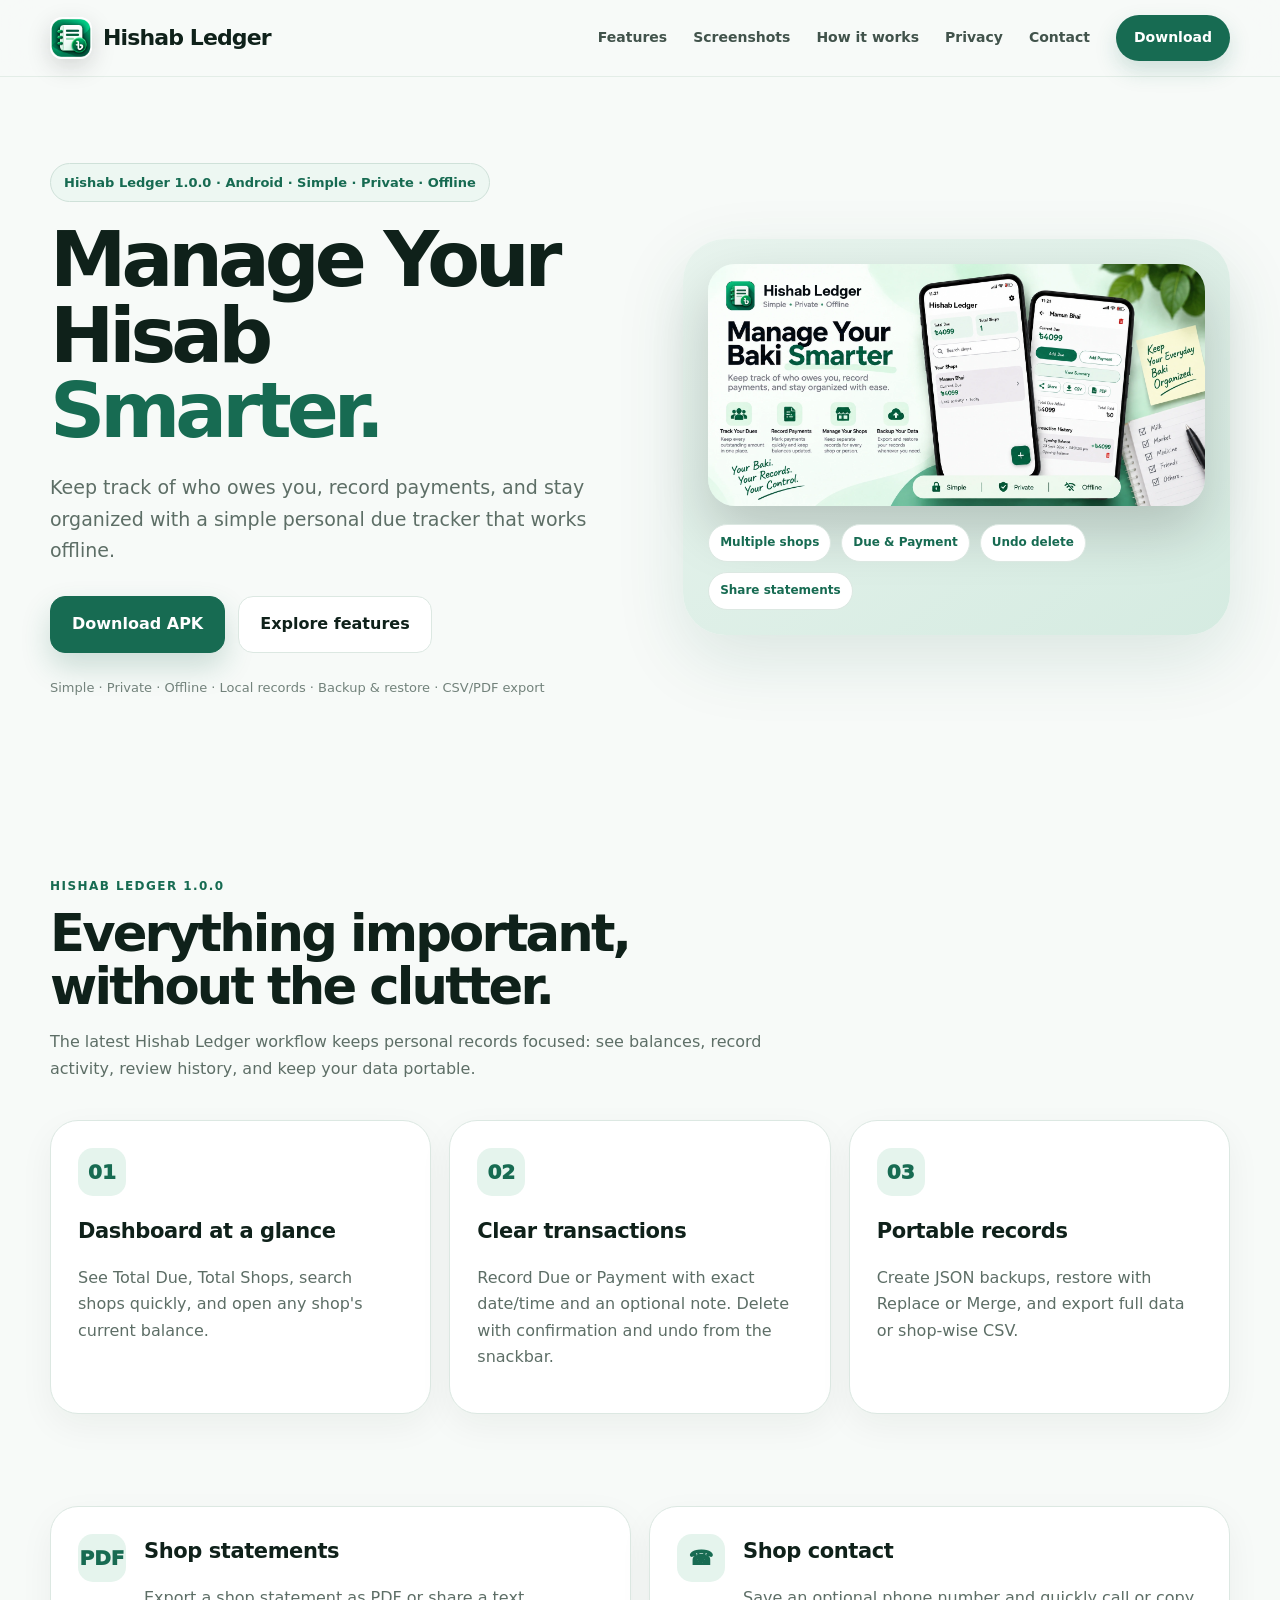
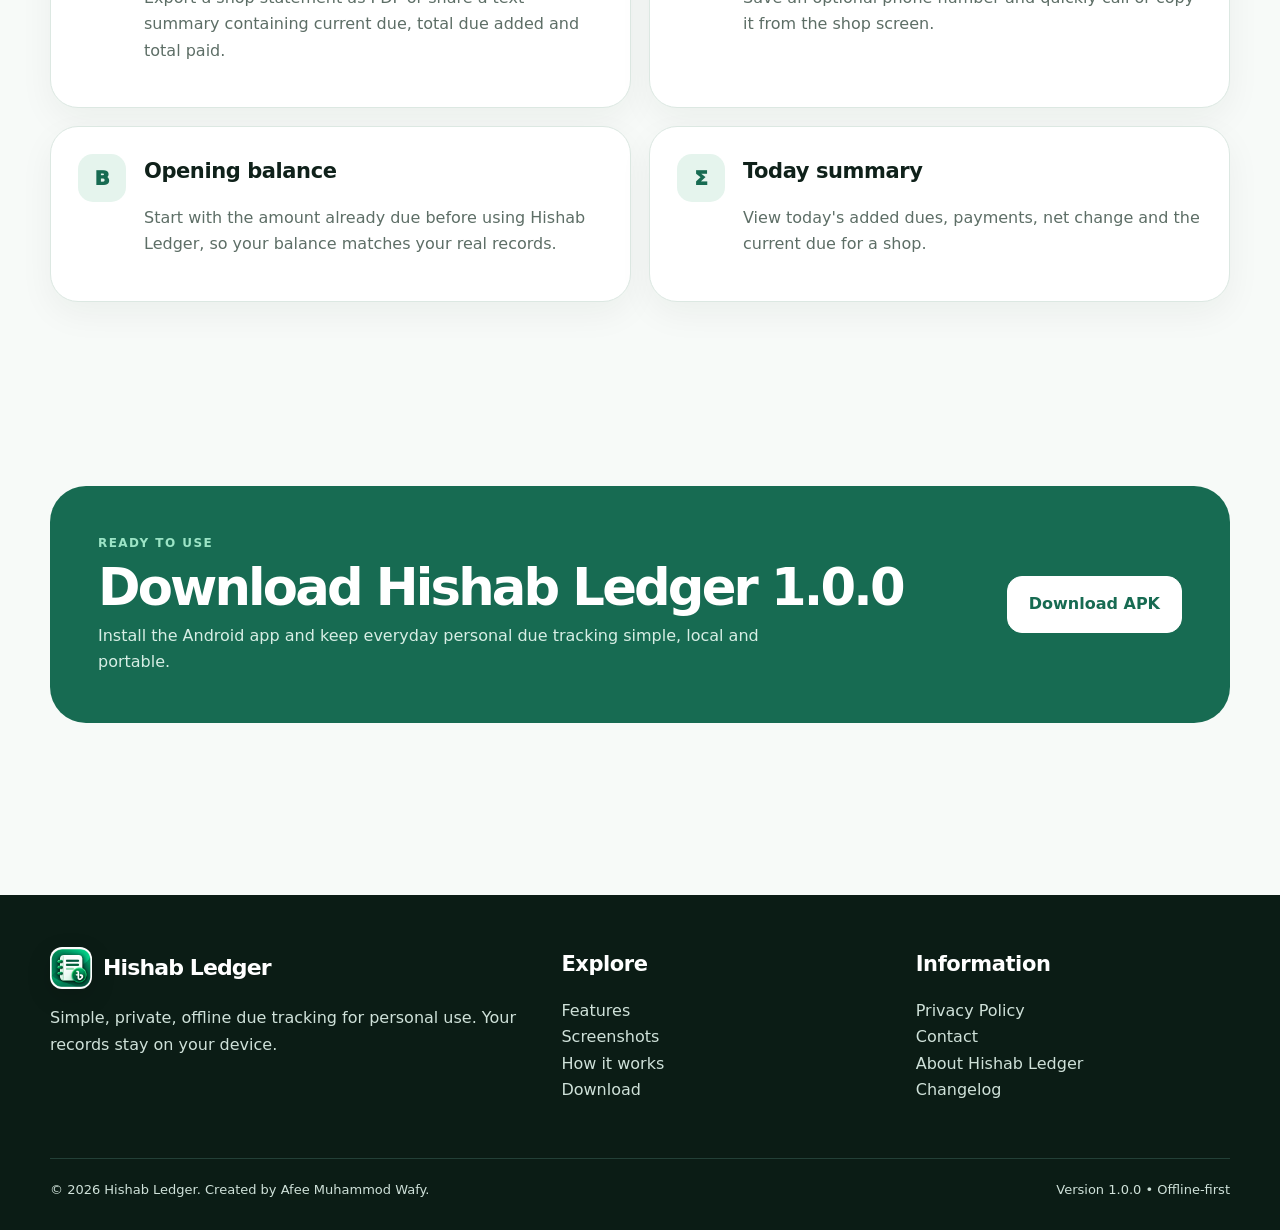
==== index.html @ e33c18ee "Add files via upload" ====
<!doctype html>
<html lang="en">
<head>
<meta charset="utf-8">
<meta name="viewport" content="width=device-width, initial-scale=1">
<title>Hishab Ledger 1.0.0 — Simple, Private, Offline Personal Hisab & Due Tracker</title>
<meta name="description" content="Hishab Ledger 1.0.0 is a simple, private, offline Android personal hisab and debt tracker. Track shop balances, dues, payments, statements and backups locally.">
<meta name="robots" content="index,follow">
<meta name="author" content="Afee Muhammod Wafy">
<link rel="canonical" href="https://hishabledger.amwafy.xyz/">
<meta property="og:type" content="website">
<meta property="og:site_name" content="Hishab Ledger">
<meta property="og:title" content="Hishab Ledger 1.0.0 — Simple, Private, Offline Personal Hisab & Due Tracker">
<meta property="og:description" content="Hishab Ledger 1.0.0 is a simple, private, offline Android personal hisab and debt tracker. Track shop balances, dues, payments, statements and backups locally.">
<meta property="og:url" content="https://hishabledger.amwafy.xyz/">
<meta property="og:image" content="https://hishabledger.amwafy.xyz/assets/feature-graphic.webp">
<meta property="og:image:width" content="1024">
<meta property="og:image:height" content="500">
<meta name="twitter:card" content="summary_large_image">
<meta name="twitter:title" content="Hishab Ledger 1.0.0 — Simple, Private, Offline Personal Hisab & Due Tracker">
<meta name="twitter:description" content="Hishab Ledger 1.0.0 is a simple, private, offline Android personal hisab and debt tracker. Track shop balances, dues, payments, statements and backups locally.">
<meta name="twitter:image" content="https://hishabledger.amwafy.xyz/assets/feature-graphic.webp">
<link rel="icon" type="image/x-icon" href="favicon.ico">
<link rel="icon" type="image/webp" sizes="48x48" href="assets/favicon-48x48.webp">
<link rel="icon" type="image/png" sizes="32x32" href="assets/favicon-32x32.png">
<link rel="icon" type="image/png" sizes="16x16" href="assets/favicon-16x16.png">
<link rel="apple-touch-icon" href="assets/apple-touch-icon.png">
<link rel="manifest" href="site.webmanifest">
<meta name="theme-color" content="#0f5942">

<link rel="preload" as="image" href="assets/hishabledger-icon.webp" fetchpriority="high">
<link rel="preload" as="image" href="assets/feature-graphic.webp" fetchpriority="high">
<link rel="stylesheet" href="styles.css">
<script type="application/ld+json">{
  "@context":"https://schema.org",
  "@type":"SoftwareApplication",
  "name":"Hishab Ledger",
  "applicationCategory":"FinanceApplication",
  "operatingSystem":"Android",
  "softwareVersion":"1.0.0",
  "description":"A simple, private, offline personal hisab and due tracker for shops and people.",
  "identifier":"com.afeemuhammodwafy.hishabledger",
  "url":"https://hishabledger.amwafy.xyz/",
  "author":{"@type":"Person","name":"Afee Muhammod Wafy"},
  "offers":{"@type":"Offer","price":"0","priceCurrency":"USD"}
}</script>
</head>
<body>
<header class="nav">
  <div class="container nav-in">
    <a class="brand" href="/" aria-label="Hishab Ledger home"><span class="logo"><img src="assets/hishabledger-icon.webp" alt="" width="42" height="42" loading="eager" decoding="async" fetchpriority="high"></span><span>Hishab Ledger</span></a>
    <button class="menu" data-menu aria-label="Open navigation" aria-expanded="false">☰</button>
    <nav class="navlinks" data-links>
      <a href="features/">Features</a>
      <a href="screenshots/">Screenshots</a>
      <a href="how-it-works/">How it works</a>
      <a href="privacy/">Privacy</a>
      <a href="contact/">Contact</a>
      <a class="nav-cta" href="download/">Download</a>
    </nav>
  </div>
</header>
<main>
<section class="hero"><div class="container hero-grid">
  <div>
    <div class="eyebrow">Hishab Ledger 1.0.0 · Android · Simple · Private · Offline</div>
    <h1>Manage Your Hisab<br><span>Smarter.</span></h1>
    <p class="lead">Keep track of who owes you, record payments, and stay organized with a simple personal due tracker that works offline.</p>
    <div class="actions"><a class="btn btn-primary" href="assets/hishabledger.apk" download="hishabledger.apk">Download APK</a><a class="btn btn-soft" href="features/">Explore features</a></div>
    <p class="note">Simple · Private · Offline · Local records · Backup & restore · CSV/PDF export</p>
  </div>
  <div class="hero-art"><img src="assets/feature-graphic.webp" alt="Hishab Ledger feature graphic showing personal due tracking, payments and records" loading="eager" decoding="async" fetchpriority="high"><div class="pill-row"><span class="pill">Multiple shops</span><span class="pill">Due & Payment</span><span class="pill">Undo delete</span><span class="pill">Share statements</span></div></div>
</div></section>
<section class="section"><div class="container"><div class="section-head"><div class="kicker">Hishab Ledger 1.0.0</div><h2>Everything important, without the clutter.</h2><p class="muted">The latest Hishab Ledger workflow keeps personal records focused: see balances, record activity, review history, and keep your data portable.</p></div>
<div class="grid-3">
<div class="card"><div class="icon">01</div><h3>Dashboard at a glance</h3><p class="muted">See Total Due, Total Shops, search shops quickly, and open any shop's current balance.</p></div>
<div class="card"><div class="icon">02</div><h3>Clear transactions</h3><p class="muted">Record Due or Payment with exact date/time and an optional note. Delete with confirmation and undo from the snackbar.</p></div>
<div class="card"><div class="icon">03</div><h3>Portable records</h3><p class="muted">Create JSON backups, restore with Replace or Merge, and export full data or shop-wise CSV.</p></div>
</div></div></section>
<section class="section" style="padding-top:0"><div class="container"><div class="feature-grid">
<div class="card feature"><div class="icon">PDF</div><div><h3>Shop statements</h3><p class="muted">Export a shop statement as PDF or share a text summary containing current due, total due added and total paid.</p></div></div>
<div class="card feature"><div class="icon">☎</div><div><h3>Shop contact</h3><p class="muted">Save an optional phone number and quickly call or copy it from the shop screen.</p></div></div>
<div class="card feature"><div class="icon">B</div><div><h3>Opening balance</h3><p class="muted">Start with the amount already due before using Hishab Ledger, so your balance matches your real records.</p></div></div>
<div class="card feature"><div class="icon">Σ</div><div><h3>Today summary</h3><p class="muted">View today's added dues, payments, net change and the current due for a shop.</p></div></div>
</div></div></section>
<section class="section"><div class="container"><div class="band"><div><div class="kicker" style="color:#9ce4c6">Ready to use</div><h2 style="margin:8px 0;color:#fff">Download Hishab Ledger 1.0.0</h2><p>Install the Android app and keep everyday personal due tracking simple, local and portable.</p></div><a class="btn" href="download/">Download APK</a></div></div></section>
</main>
<footer class="footer">
  <div class="container footer-grid">
    <div><div class="brand" style="color:#fff"><span class="logo"><img src="assets/hishabledger-icon.webp" alt="" width="42" height="42" loading="eager" decoding="async" fetchpriority="high"></span><span>Hishab Ledger</span></div><p>Simple, private, offline due tracking for personal use. Your records stay on your device.</p></div>
    <div><h3>Explore</h3><p><a href="features/">Features</a><br><a href="screenshots/">Screenshots</a><br><a href="how-it-works/">How it works</a><br><a href="download/">Download</a></p></div>
    <div><h3>Information</h3><p><a href="privacy/">Privacy Policy</a><br><a href="contact/">Contact</a><br><a href="about/">About Hishab Ledger</a><br><a href="changelog/">Changelog</a></p></div>
  </div>
  <div class="container footer-bottom"><span>© 2026 Hishab Ledger. Created by Afee Muhammod Wafy.</span><span>Version 1.0.0 • Offline-first</span></div>
</footer>
<script src="script.js"></script>
</body>
</html>
---- styles.css ----
:root{
  --bg:#f7faf8;--surface:#fff;--surface-2:#eef6f2;--ink:#0f211a;--muted:#5d6e66;
  --green:#176b52;--green-2:#0f5942;--lime:#2dd58c;--line:#dce8e2;--shadow:0 24px 70px rgba(15,89,66,.12);
  --radius:28px;--max:1180px;
}
*{box-sizing:border-box}
html{scroll-behavior:smooth}
body{margin:0;font-family:Inter,ui-sans-serif,system-ui,-apple-system,BlinkMacSystemFont,"Segoe UI",sans-serif;background:var(--bg);color:var(--ink);line-height:1.65}
a{color:inherit;text-decoration:none}
img{max-width:100%;display:block}
.container{width:min(var(--max),calc(100% - 40px));margin:auto}
.nav{position:sticky;top:0;z-index:50;background:rgba(247,250,248,.86);backdrop-filter:blur(18px);border-bottom:1px solid rgba(220,232,226,.75)}
.nav-in{height:76px;display:flex;align-items:center;justify-content:space-between;gap:24px}
.brand{display:flex;align-items:center;gap:11px;font-weight:900;font-size:22px;letter-spacing:-.04em}
.logo{width:42px;height:42px;border-radius:12px;display:grid;place-items:center;overflow:hidden;box-shadow:0 8px 24px rgba(0,0,0,.15)}
.logo img{width:42px;height:42px;display:block;object-fit:cover}
.navlinks{display:flex;align-items:center;gap:26px;font-size:14px;font-weight:700;color:#41534b}
.navlinks a:hover{color:var(--green)}
.nav-cta{background:var(--green);color:#fff!important;padding:11px 18px;border-radius:999px;box-shadow:0 10px 22px rgba(23,107,82,.18)}
.menu{display:none;border:0;background:none;font-size:28px}
.hero{padding:86px 0 74px;overflow:hidden}
.hero-grid{display:grid;grid-template-columns:1.02fr .98fr;align-items:center;gap:64px}
.eyebrow{display:inline-flex;gap:8px;align-items:center;padding:8px 13px;border:1px solid #cfe1d9;background:#edf7f2;color:var(--green);border-radius:999px;font-weight:800;font-size:13px}
h1{font-size:clamp(46px,6vw,78px);line-height:.98;letter-spacing:-.065em;margin:20px 0 24px}
h1 span{color:var(--green)}
.lead{font-size:19px;color:var(--muted);max-width:650px}
.actions{display:flex;flex-wrap:wrap;gap:13px;margin:30px 0 24px}
.btn{display:inline-flex;align-items:center;justify-content:center;gap:9px;padding:14px 21px;border-radius:15px;font-weight:850;border:1px solid var(--line);transition:.2s}
.btn-primary{background:var(--green);color:#fff;border-color:var(--green);box-shadow:0 14px 30px rgba(23,107,82,.2)}
.btn-primary:hover{transform:translateY(-2px);background:var(--green-2)}
.btn-soft{background:#fff}
.note{font-size:13px;color:#72827b}
.hero-art{position:relative;background:linear-gradient(145deg,#e8f4ee,#d5ebe1);border-radius:42px;padding:25px;box-shadow:var(--shadow)}
.hero-art img{border-radius:27px;box-shadow:0 25px 55px rgba(0,0,0,.18)}
.pill-row{display:flex;gap:10px;flex-wrap:wrap;margin-top:18px}
.pill{padding:8px 11px;background:#fff;border:1px solid var(--line);border-radius:999px;font-size:12px;font-weight:800;color:var(--green)}
.section{padding:92px 0}
.section-head{max-width:730px;margin-bottom:38px}
.kicker{color:var(--green);font-weight:900;text-transform:uppercase;letter-spacing:.12em;font-size:12px}
h2{font-size:clamp(34px,4vw,52px);line-height:1.04;letter-spacing:-.055em;margin:10px 0 15px}
h3{margin:0 0 9px;font-size:21px;letter-spacing:-.02em}
.muted{color:var(--muted)}
.grid-3{display:grid;grid-template-columns:repeat(3,1fr);gap:18px}
.card{background:var(--surface);border:1px solid var(--line);border-radius:var(--radius);padding:27px;box-shadow:0 12px 35px rgba(15,33,26,.05)}
.icon{width:48px;height:48px;border-radius:15px;background:#e5f4ed;color:var(--green);display:grid;place-items:center;font-weight:950;font-size:20px;margin-bottom:18px}
.feature-grid{display:grid;grid-template-columns:repeat(2,1fr);gap:18px}
.feature{display:grid;grid-template-columns:auto 1fr;gap:18px;align-items:start}
.screens{display:grid;grid-template-columns:repeat(4,1fr);gap:16px}
.screen-card{background:#fff;border:1px solid var(--line);border-radius:26px;padding:10px;box-shadow:0 12px 35px rgba(15,33,26,.06)}
.screen-card img{border-radius:19px;width:100%;height:auto;display:block;object-fit:contain;object-position:top}
.screen-card figcaption{padding:13px 8px 7px;font-weight:800;font-size:14px}
.band{background:var(--green);color:#fff;border-radius:36px;padding:48px;display:flex;justify-content:space-between;gap:30px;align-items:center}
.band p{color:#d7eee5;max-width:680px;margin:0}
.band .btn{background:#fff;color:var(--green);border-color:#fff}
.steps{counter-reset:step;display:grid;grid-template-columns:repeat(3,1fr);gap:18px}
.step:before{counter-increment:step;content:counter(step);display:grid;place-items:center;width:38px;height:38px;border-radius:50%;background:var(--green);color:#fff;font-weight:900;margin-bottom:18px}
.prose{max-width:850px}.prose h2{font-size:32px;margin-top:42px}.prose p,.prose li{color:#52645c}
.table{width:100%;border-collapse:collapse;background:#fff;border:1px solid var(--line);border-radius:18px;overflow:hidden}
.table th,.table td{text-align:left;padding:15px 17px;border-bottom:1px solid var(--line)}
.table th{background:#eef6f2;color:var(--green)}
.footer{margin-top:80px;background:#0b1c15;color:#cfe1d9;padding:52px 0 30px}
.footer-grid{display:grid;grid-template-columns:1.5fr 1fr 1fr;gap:40px}
.footer h3{color:#fff}.footer a{color:#cfe1d9}.footer a:hover{color:#fff}
.footer-bottom{border-top:1px solid #234037;margin-top:38px;padding-top:20px;font-size:13px;display:flex;justify-content:space-between;gap:20px}
.page-hero{padding:70px 0 45px;background:linear-gradient(180deg,#eaf5f0,transparent)}
.faq{display:grid;gap:12px;max-width:850px}.faq details{background:#fff;border:1px solid var(--line);border-radius:18px;padding:17px 20px}.faq summary{font-weight:850;cursor:pointer}
.badge{display:inline-block;padding:5px 9px;border-radius:8px;background:#eaf6f0;color:var(--green);font-size:11px;font-weight:900}
@media(max-width:900px){
 .navlinks{display:none}.menu{display:block}.hero{padding:58px 0}.hero-grid{grid-template-columns:1fr;gap:38px}
 .grid-3,.steps{grid-template-columns:1fr}.feature-grid{grid-template-columns:1fr}.screens{grid-template-columns:repeat(2,1fr)}
 .footer-grid{grid-template-columns:1fr 1fr}.band{flex-direction:column;align-items:flex-start}
}
@media(max-width:560px){
 .container{width:min(var(--max),calc(100% - 24px))}.nav-in{height:68px}.hero{padding:43px 0 50px}h1{font-size:48px}.lead{font-size:17px}
 .section{padding:62px 0}.card{padding:22px;border-radius:22px}.screens{gap:10px}.screen-card{border-radius:20px;padding:7px}
 .screen-card figcaption{font-size:12px;padding:9px 5px 4px}.band{padding:30px 24px;border-radius:26px}.footer-grid{grid-template-columns:1fr}.footer-bottom{flex-direction:column}
}


/* Contact form */
.contact-grid{display:grid;grid-template-columns:.9fr 1.1fr;gap:22px;align-items:start}
.contact-card{height:100%;padding:34px}.contact-card h2{font-size:clamp(34px,4vw,50px);margin-top:16px}.contact-points{display:grid;gap:16px;margin-top:28px}.contact-points div{padding:16px 0;border-top:1px solid var(--line);display:grid;gap:4px}.contact-points strong{font-size:16px}.contact-points span{color:var(--muted);font-size:14px}.form-card{padding:30px}.form-card form{display:grid;gap:9px}.form-card label{font-size:13px;font-weight:850;margin-top:7px}.form-card input,.form-card select,.form-card textarea{width:100%;border:1px solid #cfded7;background:#fbfdfc;color:var(--ink);border-radius:14px;padding:14px 15px;font:inherit;outline:none;transition:border-color .2s,box-shadow .2s}.form-card textarea{resize:vertical;min-height:150px}.form-card input:focus,.form-card select:focus,.form-card textarea:focus{border-color:var(--green);box-shadow:0 0 0 4px rgba(23,107,82,.10)}.form-submit{margin-top:8px;width:100%;cursor:pointer;font:inherit}.form-note{font-size:12px;color:#71817a;margin:4px 0 0}.form-success{background:#e7f6ee;color:#126044;border:1px solid #bfe4d1;border-radius:14px;padding:13px 15px;margin-bottom:18px;font-weight:750}.navlinks.open{display:flex;position:absolute;top:68px;left:12px;right:12px;flex-direction:column;align-items:stretch;gap:4px;padding:12px;background:rgba(255,255,255,.97);backdrop-filter:blur(18px);border:1px solid var(--line);border-radius:20px;box-shadow:0 20px 50px rgba(15,33,26,.14)}.navlinks.open a{padding:12px 14px;border-radius:12px}.navlinks.open .nav-cta{text-align:center}
@media(max-width:900px){.contact-grid{grid-template-columns:1fr}}
@media(max-width:560px){.contact-card,.form-card{padding:22px}.contact-grid{gap:14px}}

/* Hishab Ledger 1.0.0 additions */
code{font-family:ui-monospace,SFMono-Regular,Menlo,Monaco,Consolas,"Liberation Mono",monospace;font-size:.9em;background:#eef6f2;padding:.12em .38em;border-radius:7px;color:var(--green-2)}
.formula{font-size:clamp(20px,3vw,30px);font-weight:900;color:var(--green);text-align:center;letter-spacing:-.02em}
.prose ul{padding-left:1.25rem}.prose li{margin:.55rem 0}
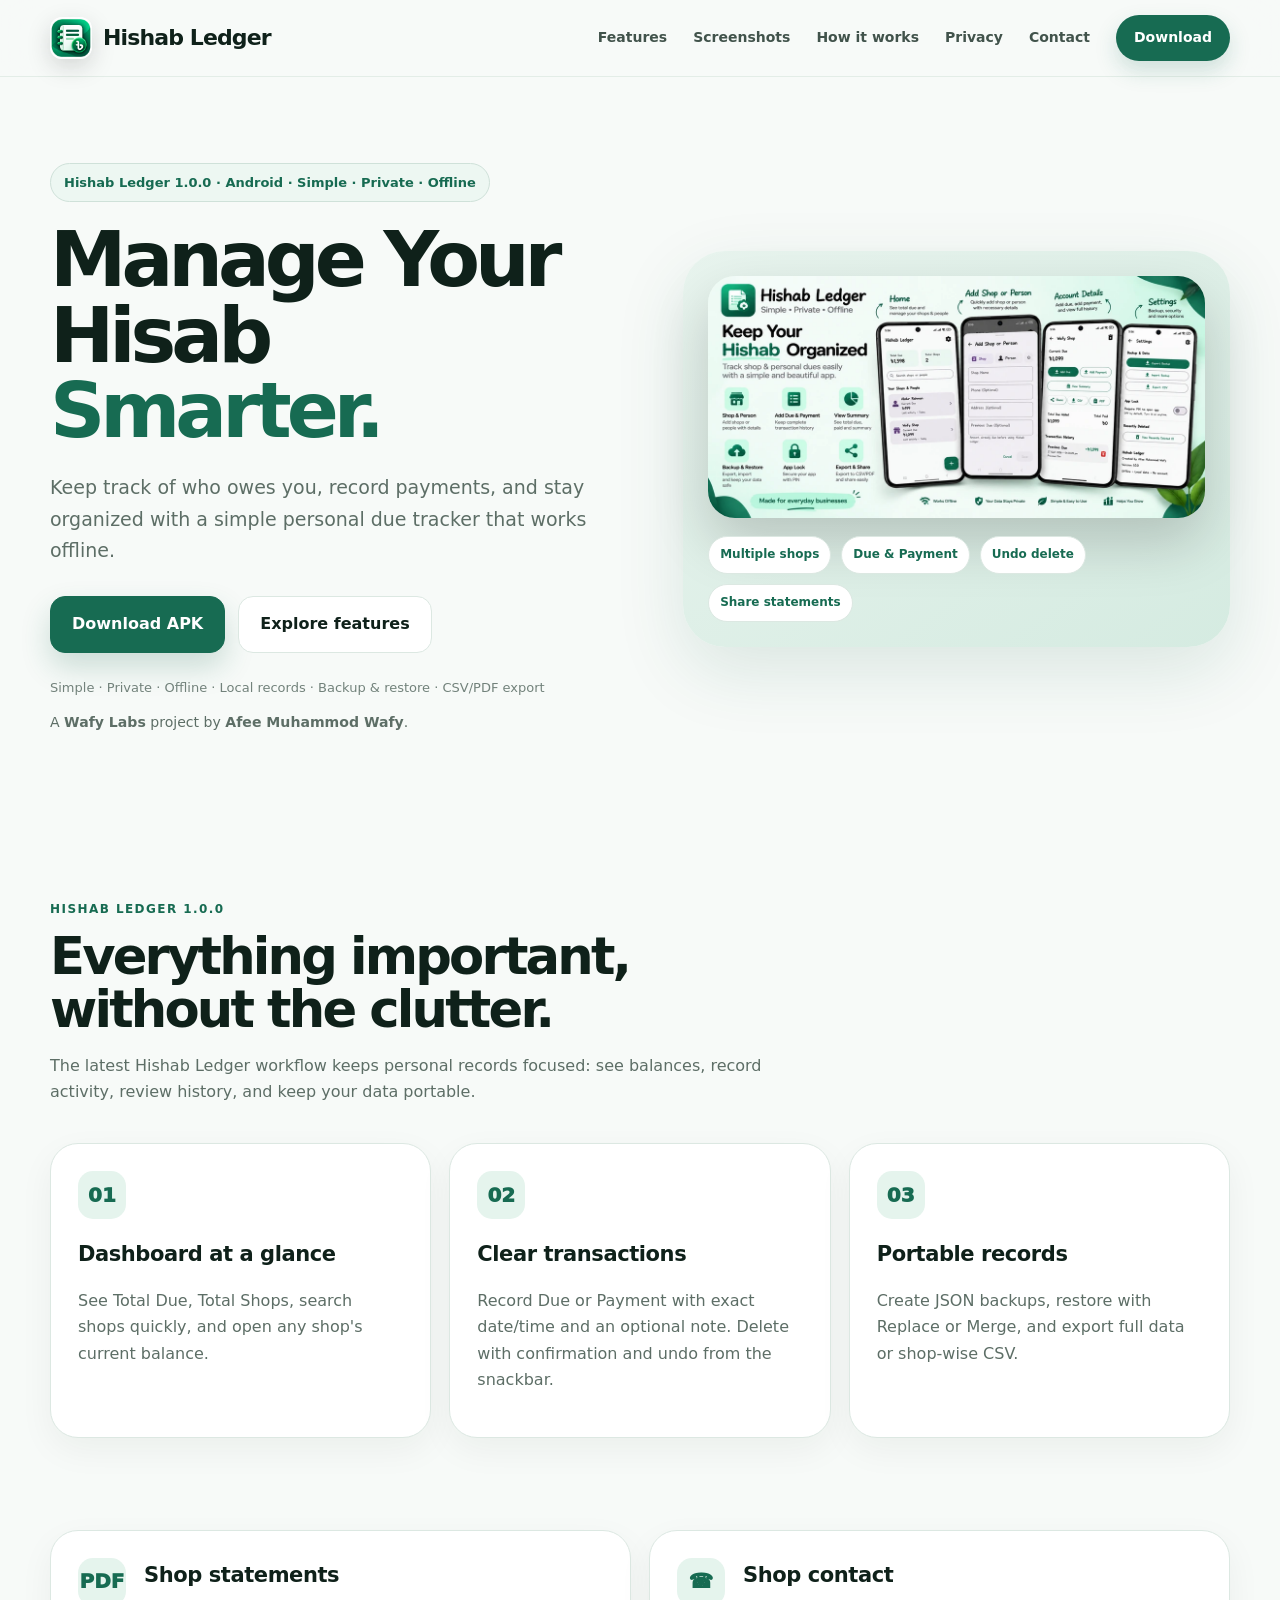
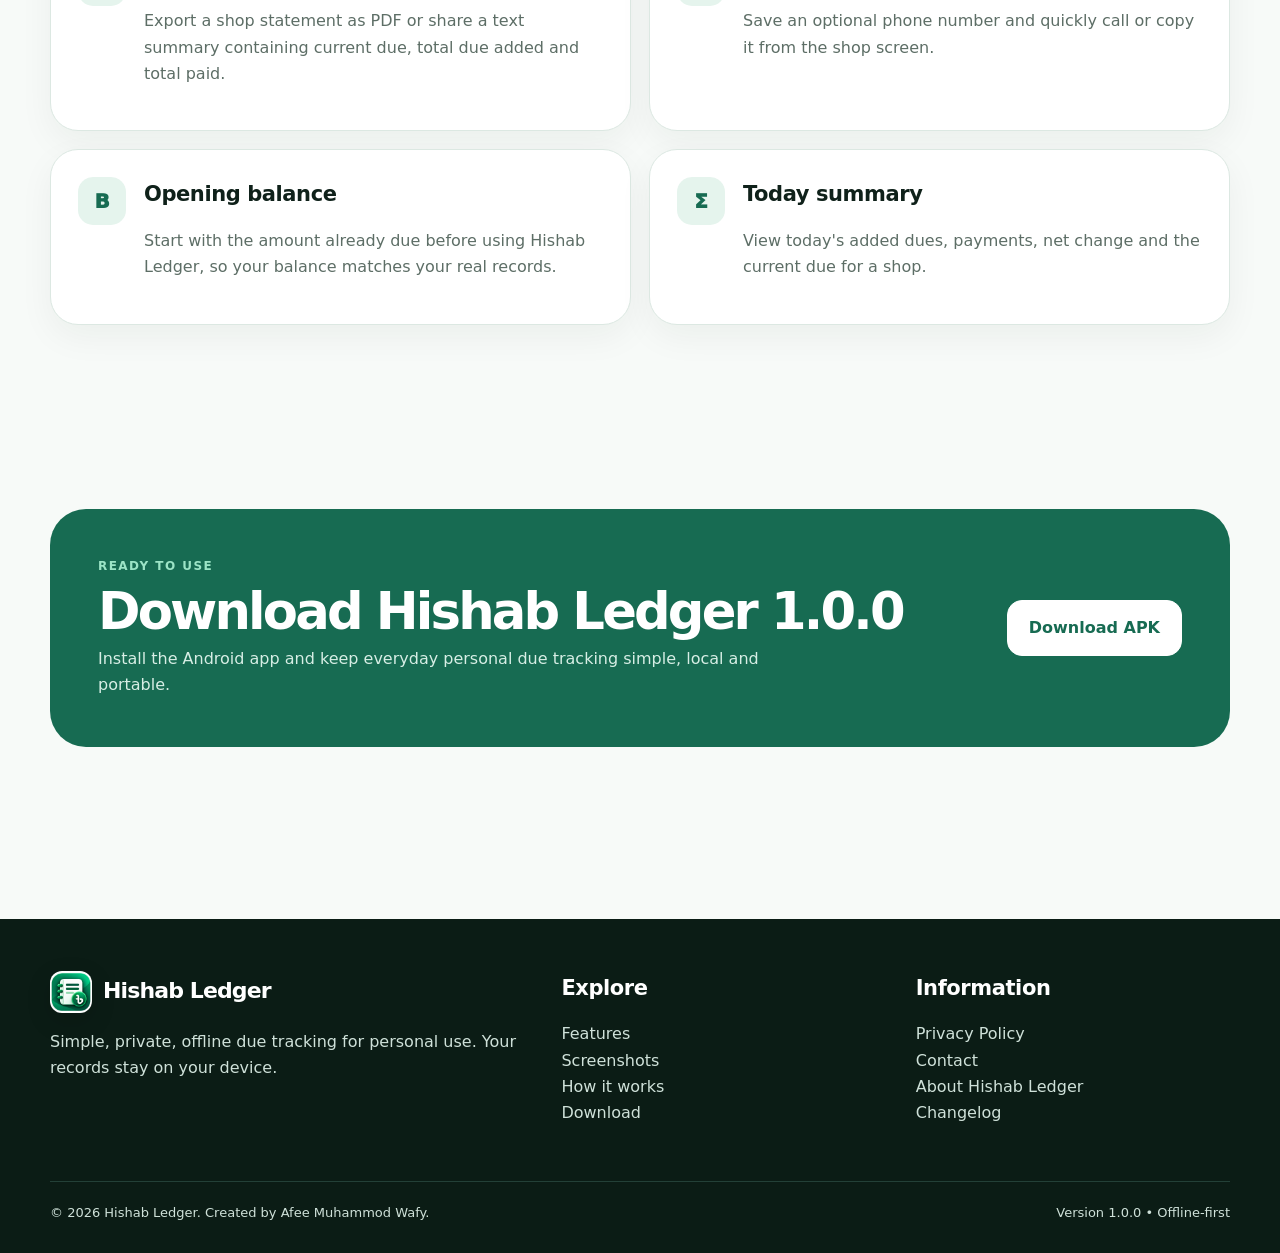
==== commit fd0325ff: "Add files via upload" ====
--- a/index.html
+++ b/index.html
@@ -33,16 +33,36 @@
 <link rel="stylesheet" href="styles.css">
 <script type="application/ld+json">{
   "@context":"https://schema.org",
-  "@type":"SoftwareApplication",
-  "name":"Hishab Ledger",
-  "applicationCategory":"FinanceApplication",
-  "operatingSystem":"Android",
-  "softwareVersion":"1.0.0",
-  "description":"A simple, private, offline personal hisab and due tracker for shops and people.",
-  "identifier":"com.afeemuhammodwafy.hishabledger",
-  "url":"https://hishabledger.amwafy.xyz/",
-  "author":{"@type":"Person","name":"Afee Muhammod Wafy"},
-  "offers":{"@type":"Offer","price":"0","priceCurrency":"USD"}
+  "@graph":[
+    {
+      "@type":"Organization",
+      "@id":"https://hishabledger.amwafy.xyz/#organization",
+      "name":"Wafy Labs",
+      "url":"https://hishabledger.amwafy.xyz/",
+      "founder":{"@id":"https://hishabledger.amwafy.xyz/#person"}
+    },
+    {
+      "@type":"Person",
+      "@id":"https://hishabledger.amwafy.xyz/#person",
+      "name":"Afee Muhammod Wafy",
+      "url":"https://hishabledger.amwafy.xyz/about/",
+      "worksFor":{"@id":"https://hishabledger.amwafy.xyz/#organization"}
+    },
+    {
+      "@type":"SoftwareApplication",
+      "name":"Hishab Ledger",
+      "applicationCategory":"FinanceApplication",
+      "operatingSystem":"Android",
+      "softwareVersion":"1.0.0",
+      "description":"A simple, private, offline personal hisab and due tracker for shops and people.",
+      "identifier":"com.afeemuhammodwafy.hishabledger",
+      "url":"https://hishabledger.amwafy.xyz/",
+      "author":{"@id":"https://hishabledger.amwafy.xyz/#person"},
+      "publisher":{"@id":"https://hishabledger.amwafy.xyz/#organization"},
+      "brand":{"@id":"https://hishabledger.amwafy.xyz/#organization"},
+      "offers":{"@type":"Offer","price":"0","priceCurrency":"USD"}
+    }
+  ]
 }</script>
 </head>
 <body>
@@ -68,6 +88,7 @@
     <p class="lead">Keep track of who owes you, record payments, and stay organized with a simple personal due tracker that works offline.</p>
     <div class="actions"><a class="btn btn-primary" href="assets/hishabledger.apk" download="hishabledger.apk">Download APK</a><a class="btn btn-soft" href="features/">Explore features</a></div>
     <p class="note">Simple · Private · Offline · Local records · Backup & restore · CSV/PDF export</p>
+    <p class="micro-note">A <strong>Wafy Labs</strong> project by <strong>Afee Muhammod Wafy</strong>.</p>
   </div>
   <div class="hero-art"><img src="assets/feature-graphic.webp" alt="Hishab Ledger feature graphic showing personal due tracking, payments and records" loading="eager" decoding="async" fetchpriority="high"><div class="pill-row"><span class="pill">Multiple shops</span><span class="pill">Due & Payment</span><span class="pill">Undo delete</span><span class="pill">Share statements</span></div></div>
 </div></section>
--- a/styles.css
+++ b/styles.css
@@ -88,3 +88,6 @@
 code{font-family:ui-monospace,SFMono-Regular,Menlo,Monaco,Consolas,"Liberation Mono",monospace;font-size:.9em;background:#eef6f2;padding:.12em .38em;border-radius:7px;color:var(--green-2)}
 .formula{font-size:clamp(20px,3vw,30px);font-weight:900;color:var(--green);text-align:center;letter-spacing:-.02em}
 .prose ul{padding-left:1.25rem}.prose li{margin:.55rem 0}
+
+
+.micro-note{margin:.8rem 0 0;color:var(--muted);font-size:.88rem}.micro-note strong{color:var(--text)}
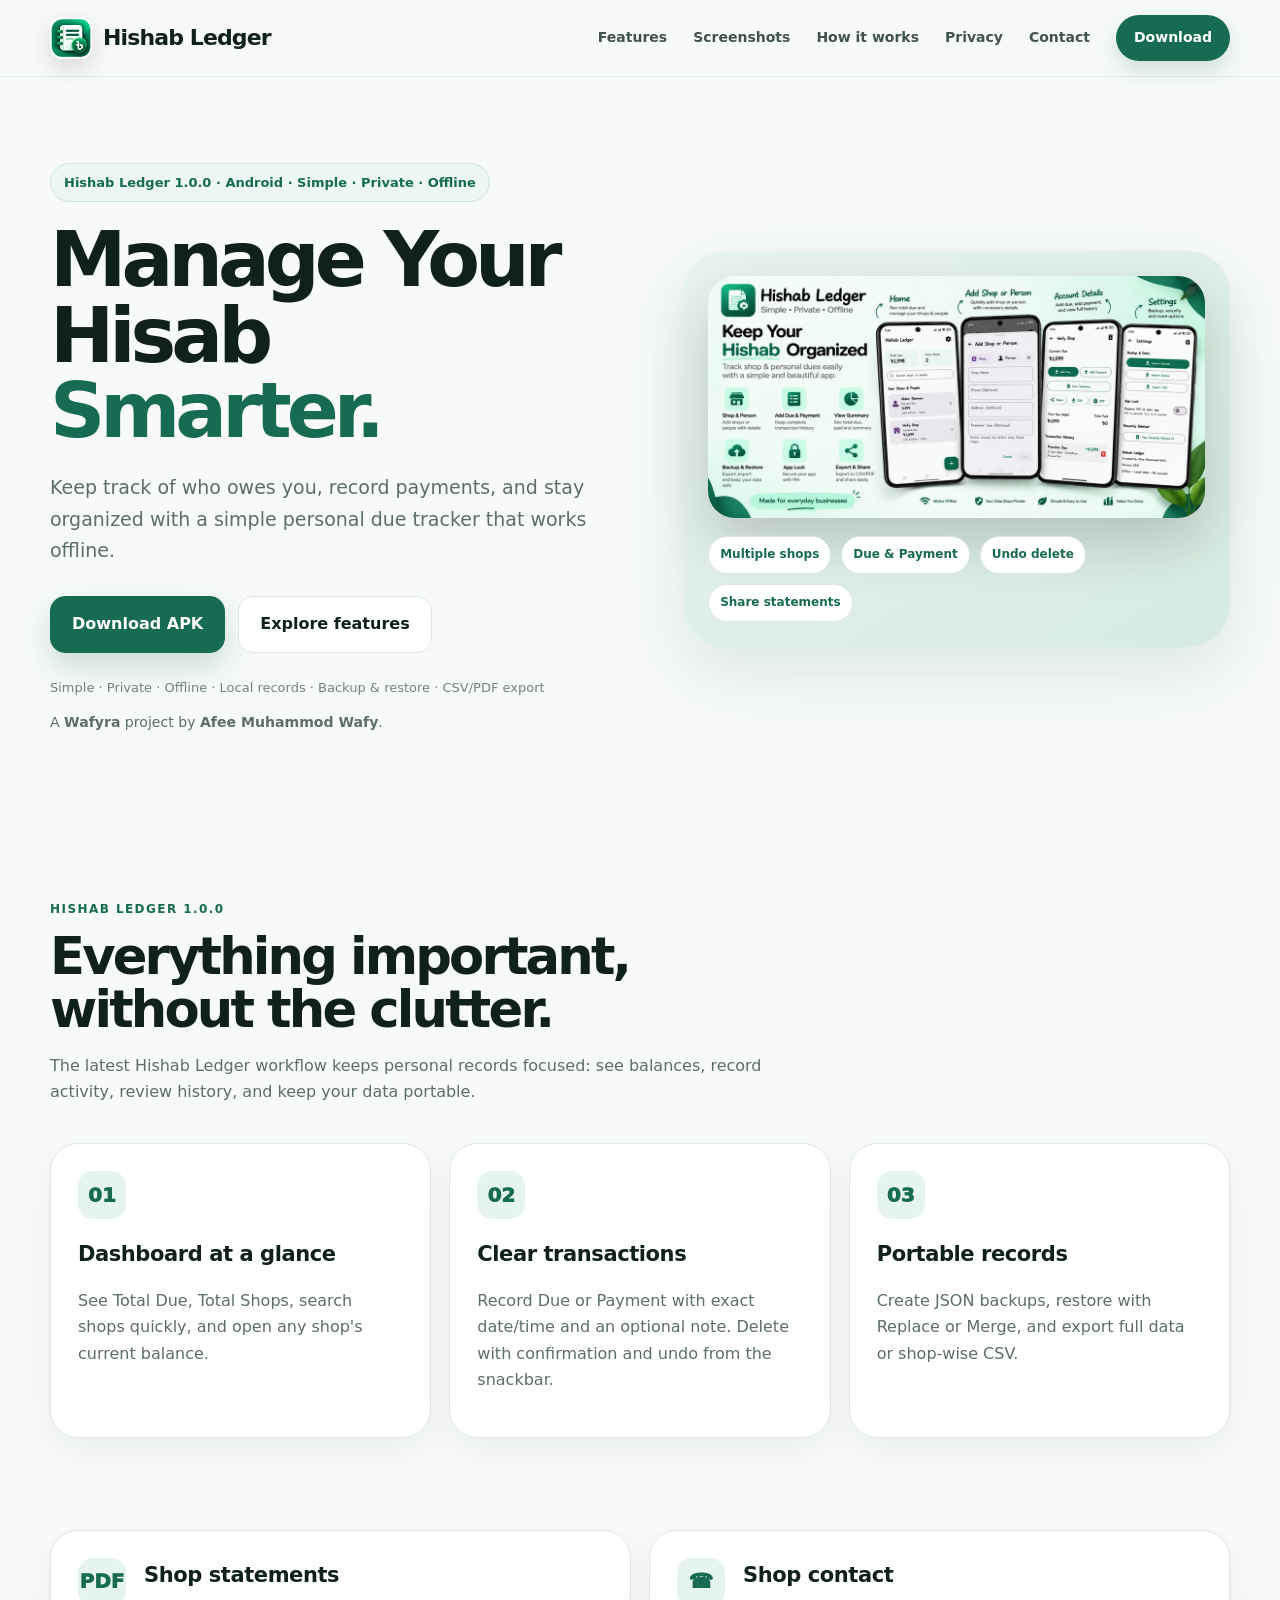
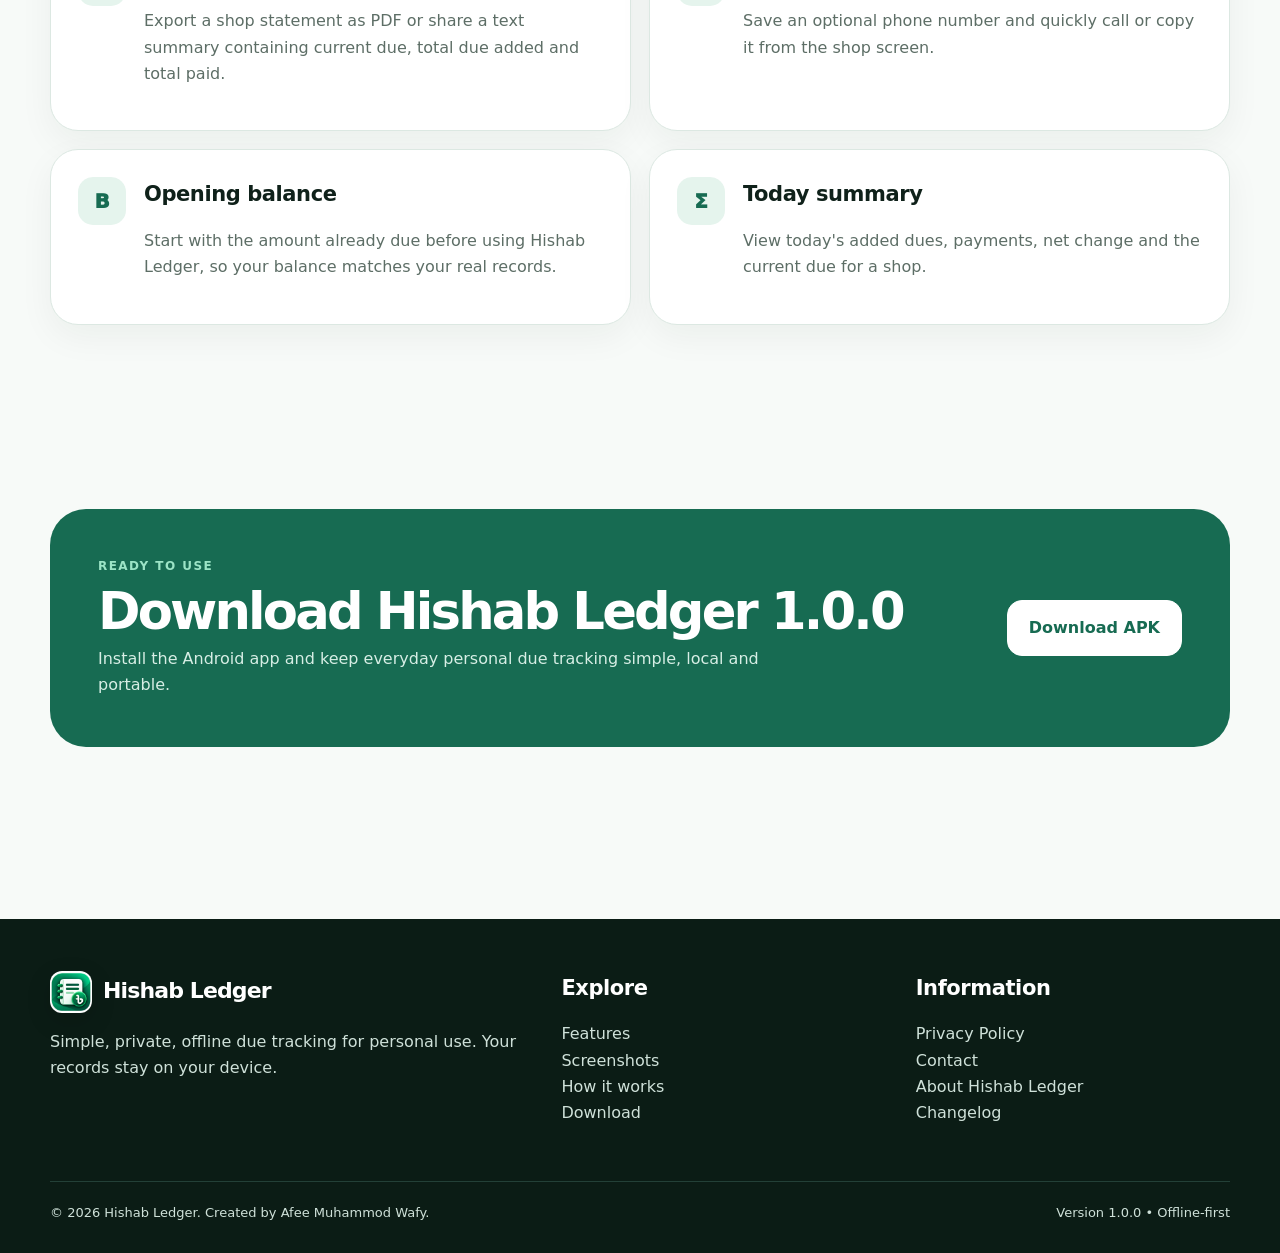
==== commit 6d0feb1a: "Add files via upload" ====
--- a/index.html
+++ b/index.html
@@ -3,22 +3,25 @@
 <head>
 <meta charset="utf-8">
 <meta name="viewport" content="width=device-width, initial-scale=1">
-<title>Hishab Ledger 1.0.0 — Simple, Private, Offline Personal Hisab & Due Tracker</title>
-<meta name="description" content="Hishab Ledger 1.0.0 is a simple, private, offline Android personal hisab and debt tracker. Track shop balances, dues, payments, statements and backups locally.">
+<title>Hishab Ledger 1.0.0 — Private Offline Hisab & Due Tracker for Android</title>
+<meta name="description" content="Hishab Ledger is a private, offline Android hisab and due tracker for shops and people. Track dues, payments, balances, statements and backups locally.">
 <meta name="robots" content="index,follow">
 <meta name="author" content="Afee Muhammod Wafy">
 <link rel="canonical" href="https://hishabledger.amwafy.xyz/">
+<meta property="og:locale" content="en_US">
 <meta property="og:type" content="website">
 <meta property="og:site_name" content="Hishab Ledger">
-<meta property="og:title" content="Hishab Ledger 1.0.0 — Simple, Private, Offline Personal Hisab & Due Tracker">
-<meta property="og:description" content="Hishab Ledger 1.0.0 is a simple, private, offline Android personal hisab and debt tracker. Track shop balances, dues, payments, statements and backups locally.">
+<meta property="og:title" content="Hishab Ledger 1.0.0 — Private Offline Hisab & Due Tracker for Android">
+<meta property="og:description" content="Hishab Ledger is a private, offline Android hisab and due tracker for shops and people. Track dues, payments, balances, statements and backups locally.">
 <meta property="og:url" content="https://hishabledger.amwafy.xyz/">
 <meta property="og:image" content="https://hishabledger.amwafy.xyz/assets/feature-graphic.webp">
+<meta property="og:image:alt" content="Hishab Ledger Android app feature graphic">
 <meta property="og:image:width" content="1024">
 <meta property="og:image:height" content="500">
 <meta name="twitter:card" content="summary_large_image">
-<meta name="twitter:title" content="Hishab Ledger 1.0.0 — Simple, Private, Offline Personal Hisab & Due Tracker">
-<meta name="twitter:description" content="Hishab Ledger 1.0.0 is a simple, private, offline Android personal hisab and debt tracker. Track shop balances, dues, payments, statements and backups locally.">
+<meta name="twitter:title" content="Hishab Ledger 1.0.0 — Private Offline Hisab & Due Tracker for Android">
+<meta name="twitter:description" content="Hishab Ledger is a private, offline Android hisab and due tracker for shops and people. Track dues, payments, balances, statements and backups locally.">
+<meta name="twitter:image:alt" content="Hishab Ledger Android app feature graphic">
 <meta name="twitter:image" content="https://hishabledger.amwafy.xyz/assets/feature-graphic.webp">
 <link rel="icon" type="image/x-icon" href="favicon.ico">
 <link rel="icon" type="image/webp" sizes="48x48" href="assets/favicon-48x48.webp">
@@ -26,6 +29,7 @@
 <link rel="icon" type="image/png" sizes="16x16" href="assets/favicon-16x16.png">
 <link rel="apple-touch-icon" href="assets/apple-touch-icon.png">
 <link rel="manifest" href="site.webmanifest">
+<meta name="mobile-web-app-capable" content="yes">
 <meta name="theme-color" content="#0f5942">
 
 <link rel="preload" as="image" href="assets/hishabledger-icon.webp" fetchpriority="high">
@@ -35,17 +39,27 @@
   "@context":"https://schema.org",
   "@graph":[
     {
+      "@type":"WebSite",
+      "@id":"https://hishabledger.amwafy.xyz/#website",
+      "name":"Hishab Ledger",
+      "url":"https://hishabledger.amwafy.xyz/",
+      "publisher":{"@id":"https://hishabledger.amwafy.xyz/#organization"},
+      "inLanguage":"en"
+    },
+    {
       "@type":"Organization",
       "@id":"https://hishabledger.amwafy.xyz/#organization",
-      "name":"Wafy Labs",
-      "url":"https://hishabledger.amwafy.xyz/",
+      "name":"Wafyra",
+      "url":"https://amwafy.xyz/",
+      "sameAs":["https://amwafy.xyz/"],
       "founder":{"@id":"https://hishabledger.amwafy.xyz/#person"}
     },
     {
       "@type":"Person",
       "@id":"https://hishabledger.amwafy.xyz/#person",
       "name":"Afee Muhammod Wafy",
-      "url":"https://hishabledger.amwafy.xyz/about/",
+      "url":"https://afeemuhammodwafy.com/",
+      "sameAs":["https://afeemuhammodwafy.com/"],
       "worksFor":{"@id":"https://hishabledger.amwafy.xyz/#organization"}
     },
     {
@@ -88,7 +102,7 @@
     <p class="lead">Keep track of who owes you, record payments, and stay organized with a simple personal due tracker that works offline.</p>
     <div class="actions"><a class="btn btn-primary" href="assets/hishabledger.apk" download="hishabledger.apk">Download APK</a><a class="btn btn-soft" href="features/">Explore features</a></div>
     <p class="note">Simple · Private · Offline · Local records · Backup & restore · CSV/PDF export</p>
-    <p class="micro-note">A <strong>Wafy Labs</strong> project by <strong>Afee Muhammod Wafy</strong>.</p>
+    <p class="micro-note">A <strong>Wafyra</strong> project by <strong>Afee Muhammod Wafy</strong>.</p>
   </div>
   <div class="hero-art"><img src="assets/feature-graphic.webp" alt="Hishab Ledger feature graphic showing personal due tracking, payments and records" loading="eager" decoding="async" fetchpriority="high"><div class="pill-row"><span class="pill">Multiple shops</span><span class="pill">Due & Payment</span><span class="pill">Undo delete</span><span class="pill">Share statements</span></div></div>
 </div></section>
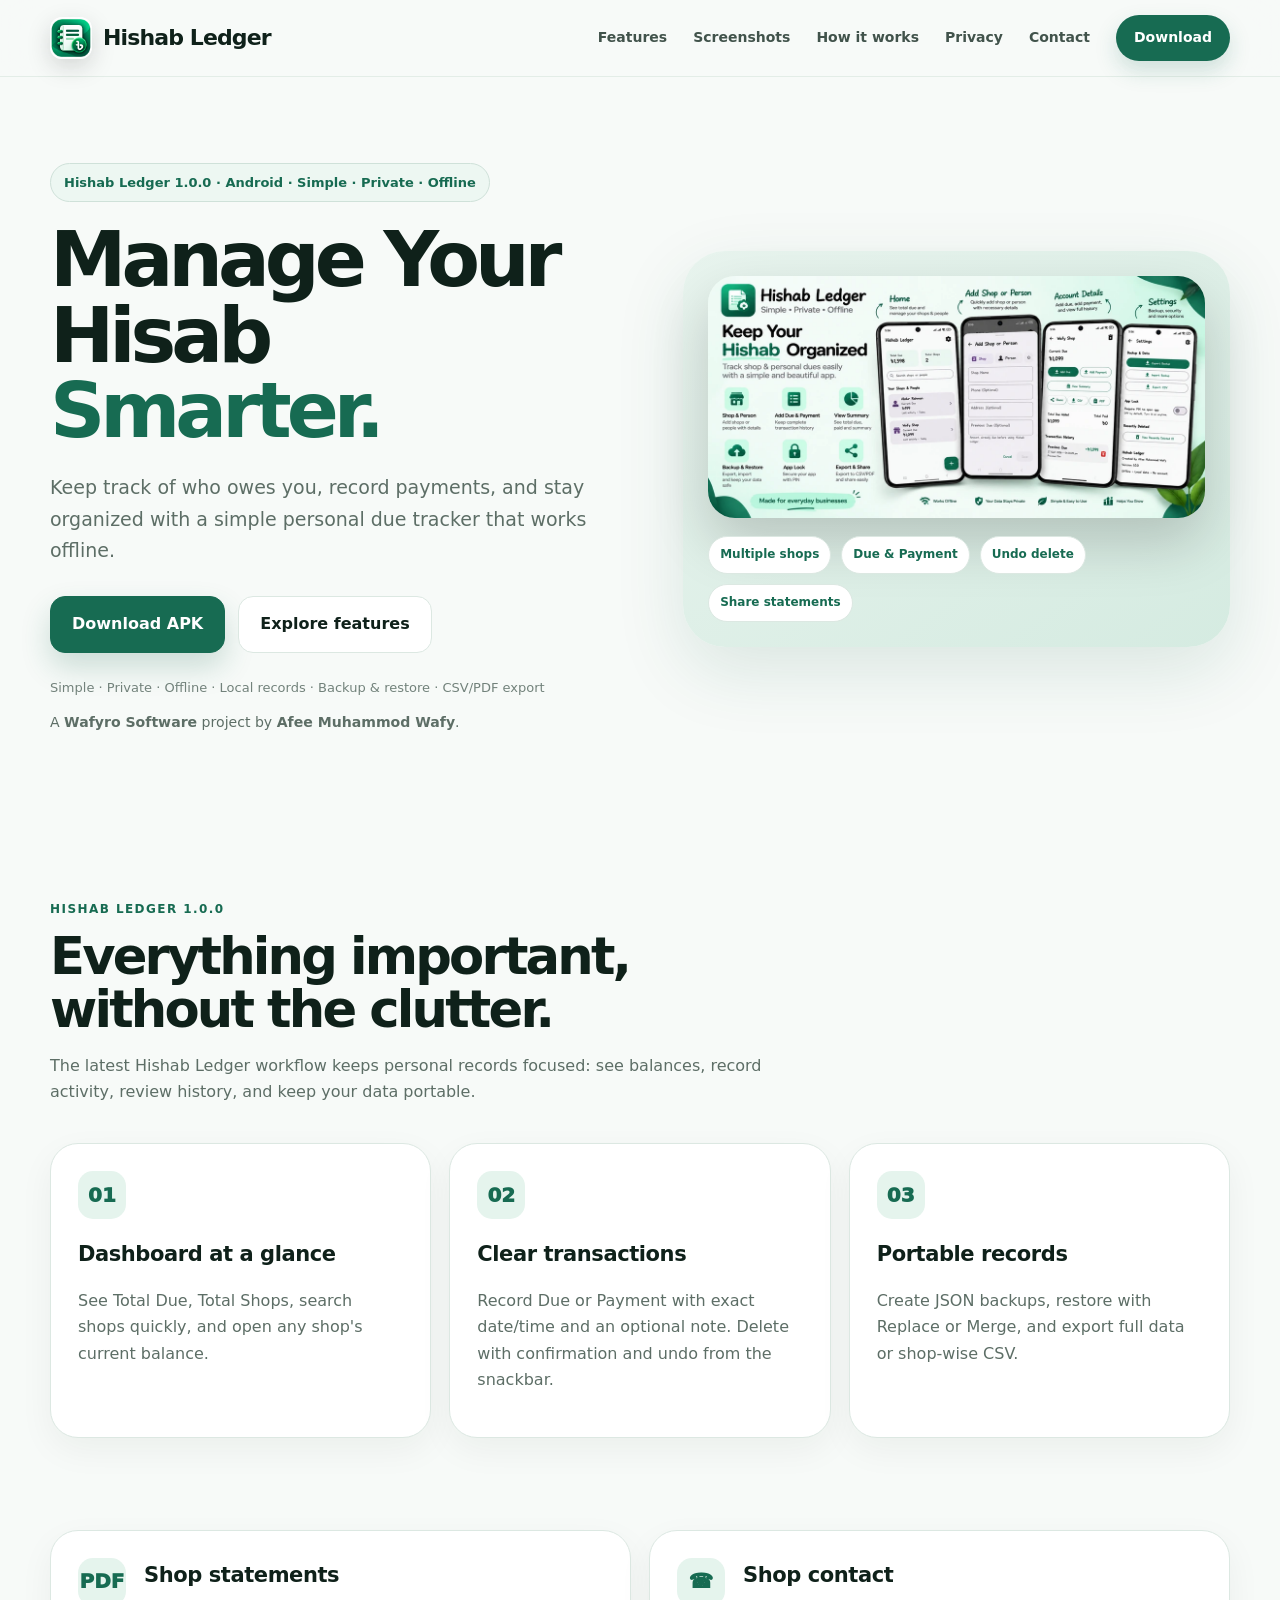
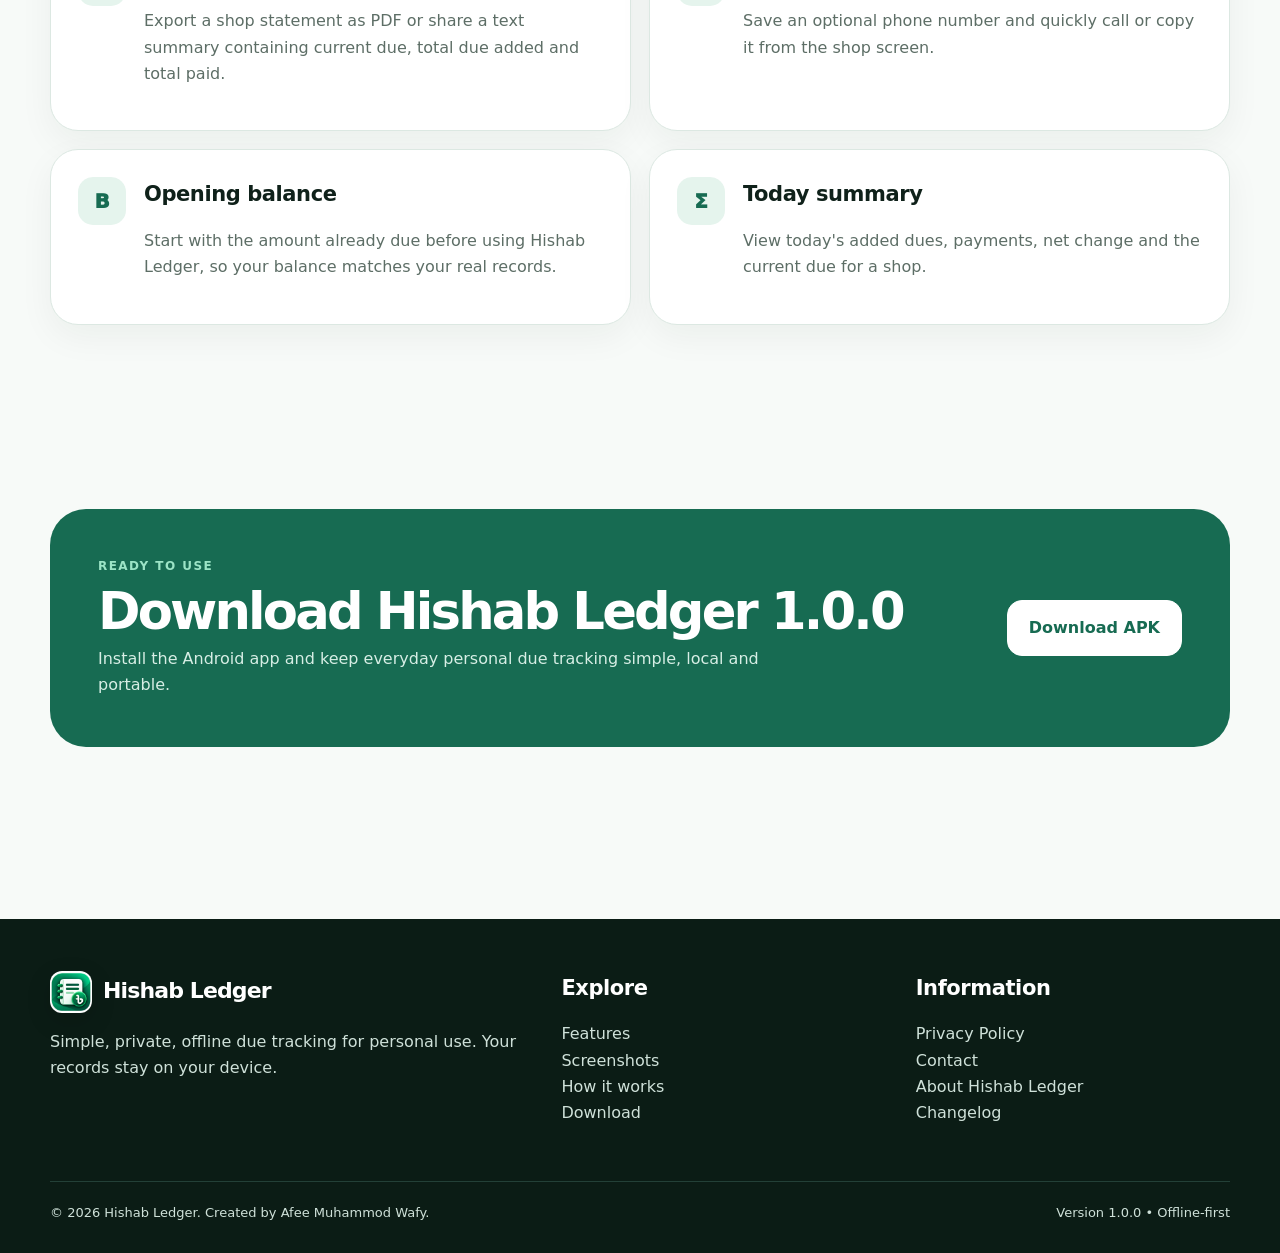
==== commit d682e15f: "Add files via upload" ====
--- a/index.html
+++ b/index.html
@@ -3,8 +3,8 @@
 <head>
 <meta charset="utf-8">
 <meta name="viewport" content="width=device-width, initial-scale=1">
-<title>Hishab Ledger 1.0.0 — Private Offline Hisab & Due Tracker for Android</title>
-<meta name="description" content="Hishab Ledger is a private, offline Android hisab and due tracker for shops and people. Track dues, payments, balances, statements and backups locally.">
+<title>Hishab Ledger | Private Offline Hisab & Due Tracker — Wafyro Software</title>
+<meta name="description" content="Hishab Ledger is a private, offline-first Android app for personal hisab, shop due and payment tracking, built by Wafyro Software.">
 <meta name="robots" content="index,follow">
 <meta name="author" content="Afee Muhammod Wafy">
 <link rel="canonical" href="https://hishabledger.amwafy.xyz/">
@@ -49,7 +49,7 @@
     {
       "@type":"Organization",
       "@id":"https://hishabledger.amwafy.xyz/#organization",
-      "name":"Wafyra",
+      "name":"Wafyro Software",
       "url":"https://amwafy.xyz/",
       "sameAs":["https://amwafy.xyz/"],
       "founder":{"@id":"https://hishabledger.amwafy.xyz/#person"}
@@ -102,7 +102,7 @@
     <p class="lead">Keep track of who owes you, record payments, and stay organized with a simple personal due tracker that works offline.</p>
     <div class="actions"><a class="btn btn-primary" href="assets/hishabledger.apk" download="hishabledger.apk">Download APK</a><a class="btn btn-soft" href="features/">Explore features</a></div>
     <p class="note">Simple · Private · Offline · Local records · Backup & restore · CSV/PDF export</p>
-    <p class="micro-note">A <strong>Wafyra</strong> project by <strong>Afee Muhammod Wafy</strong>.</p>
+    <p class="micro-note">A <strong>Wafyro Software</strong> project by <strong>Afee Muhammod Wafy</strong>.</p>
   </div>
   <div class="hero-art"><img src="assets/feature-graphic.webp" alt="Hishab Ledger feature graphic showing personal due tracking, payments and records" loading="eager" decoding="async" fetchpriority="high"><div class="pill-row"><span class="pill">Multiple shops</span><span class="pill">Due & Payment</span><span class="pill">Undo delete</span><span class="pill">Share statements</span></div></div>
 </div></section>
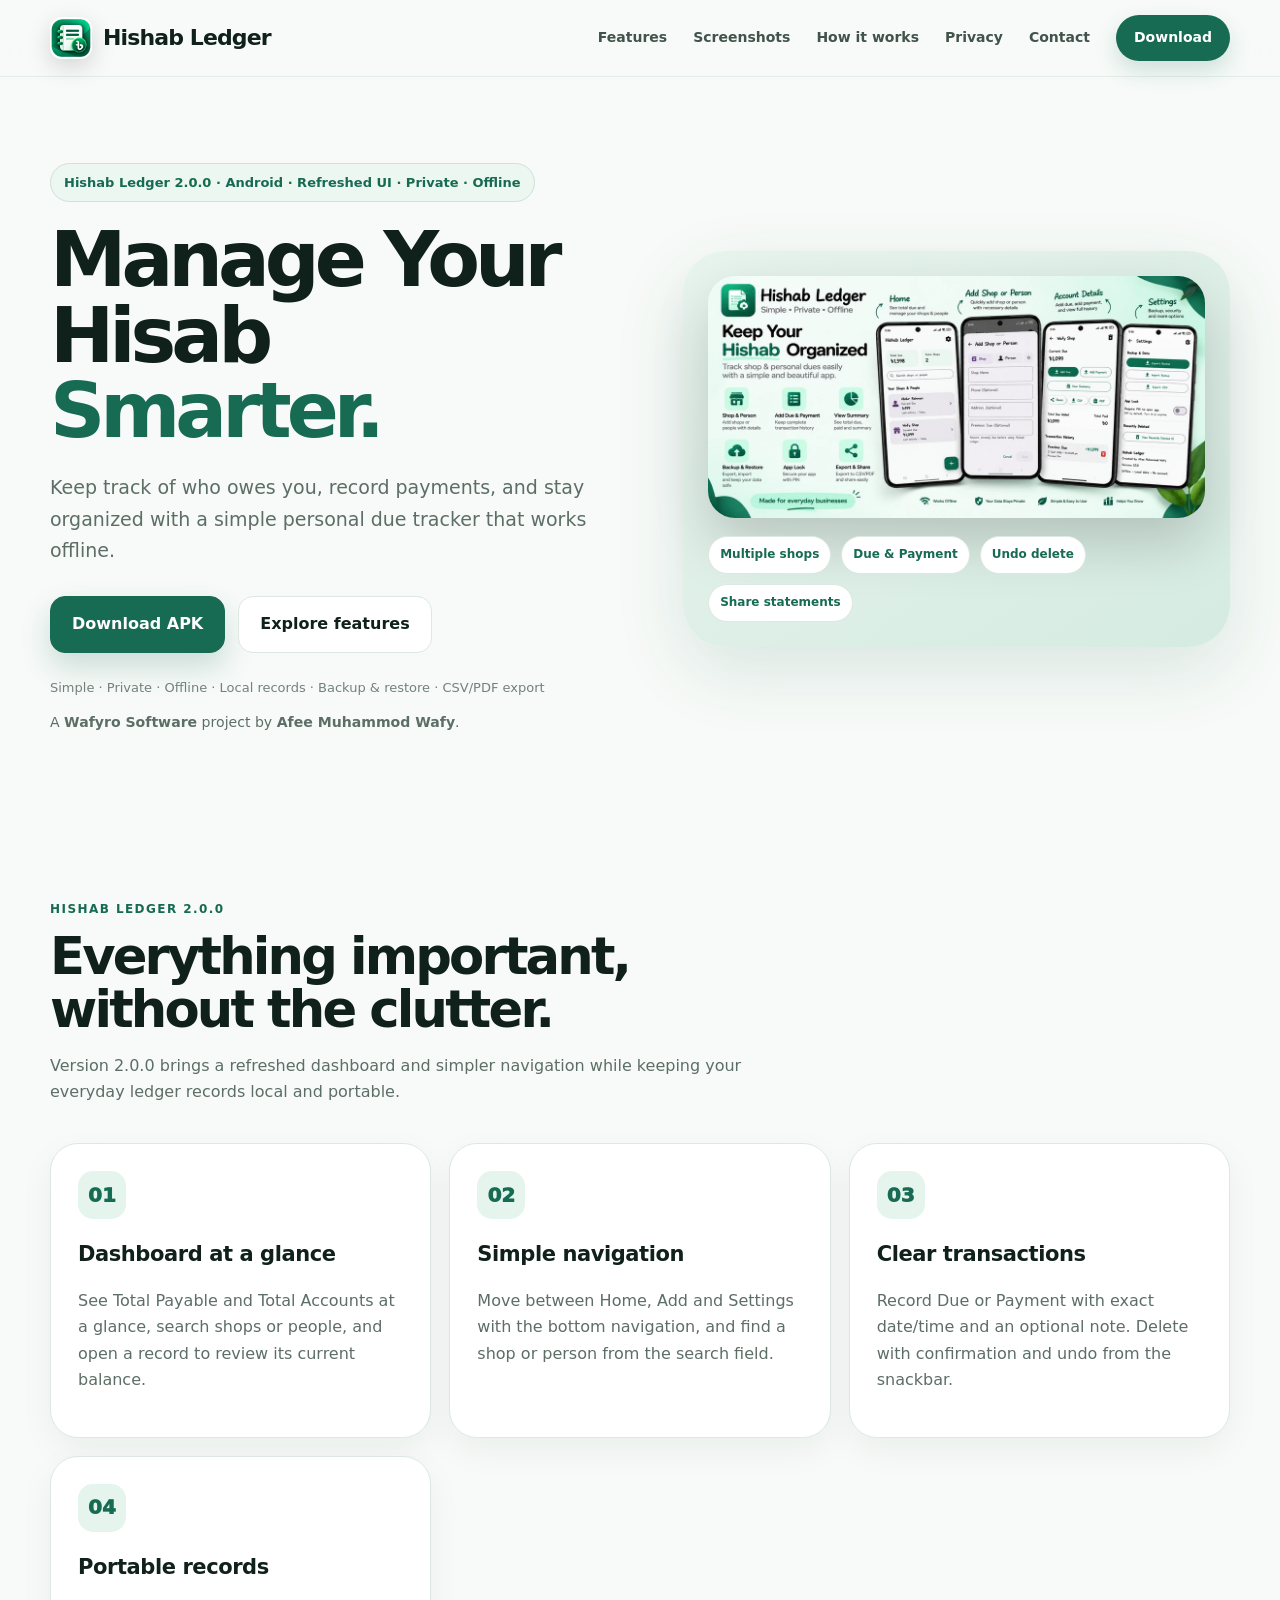
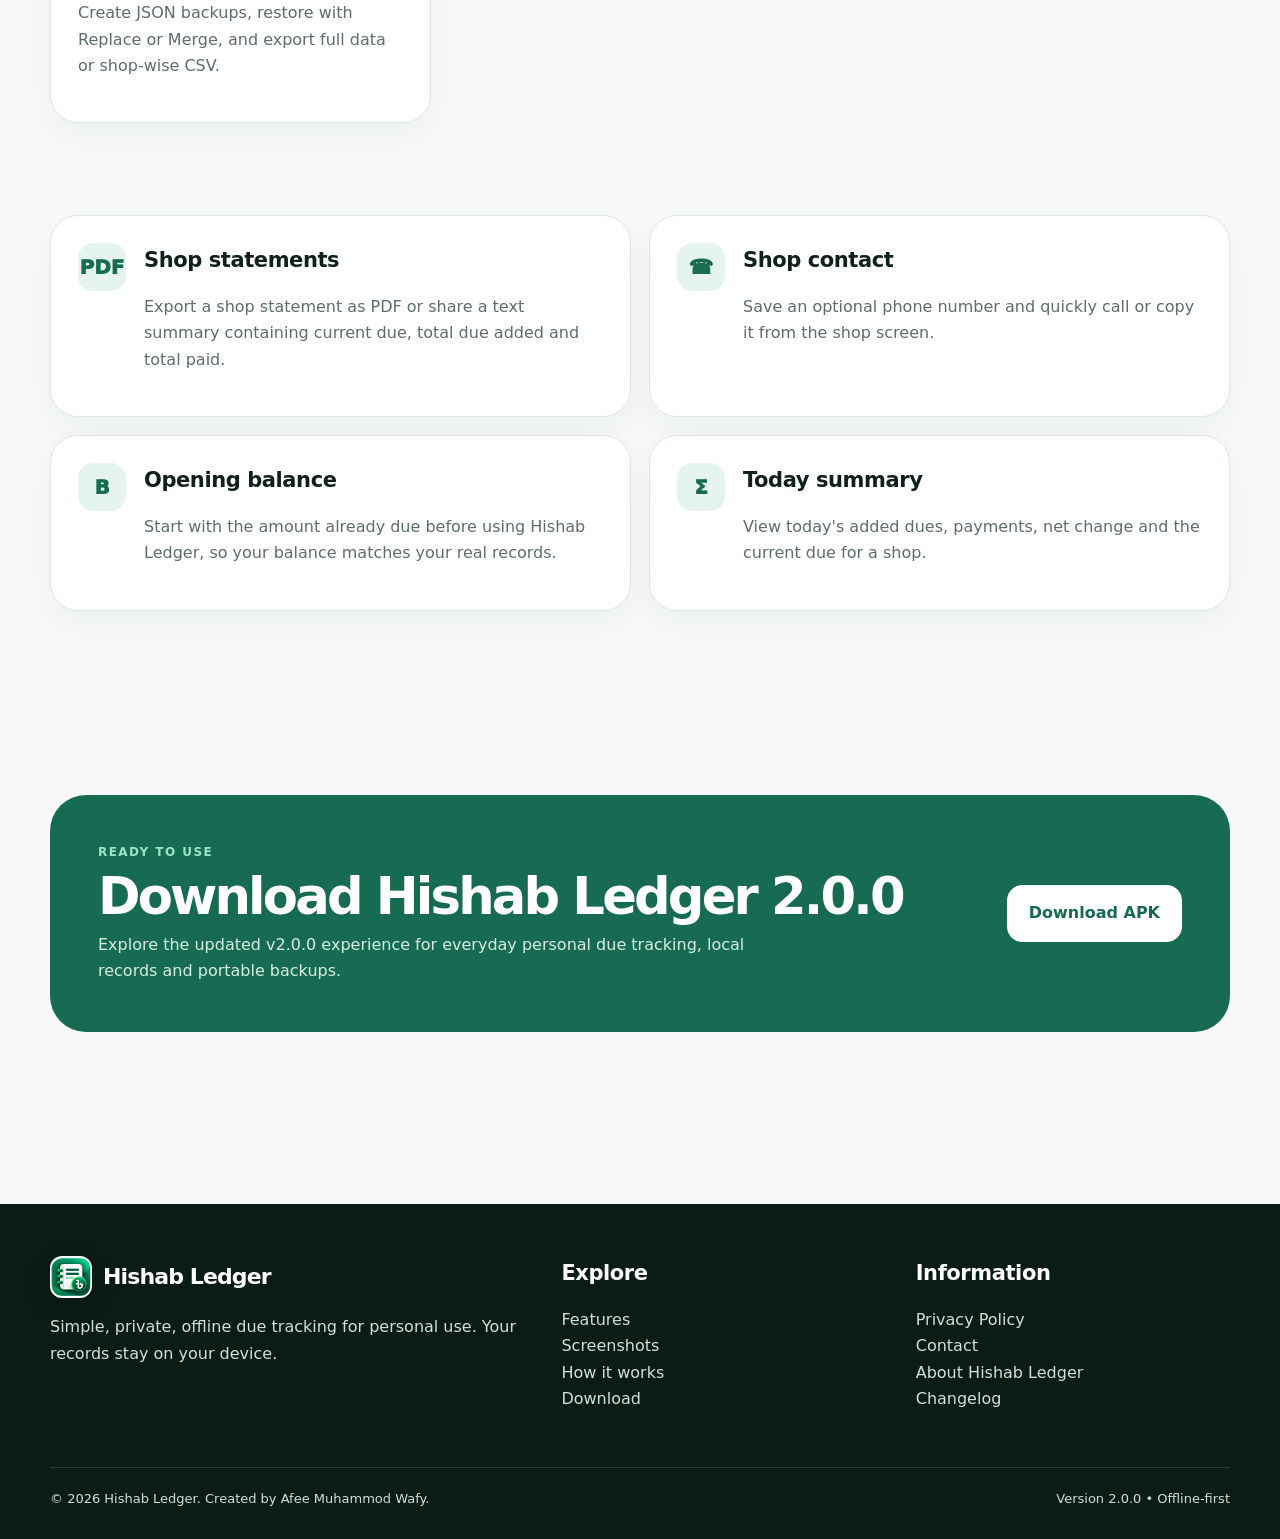
==== commit b77f61d7: "Add files via upload" ====
--- a/index.html
+++ b/index.html
@@ -11,7 +11,7 @@
 <meta property="og:locale" content="en_US">
 <meta property="og:type" content="website">
 <meta property="og:site_name" content="Hishab Ledger">
-<meta property="og:title" content="Hishab Ledger 1.0.0 — Private Offline Hisab & Due Tracker for Android">
+<meta property="og:title" content="Hishab Ledger 2.0.0 — Smarter Offline Hisab & Due Tracker for Android">
 <meta property="og:description" content="Hishab Ledger is a private, offline Android hisab and due tracker for shops and people. Track dues, payments, balances, statements and backups locally.">
 <meta property="og:url" content="https://hishabledger.amwafy.xyz/">
 <meta property="og:image" content="https://hishabledger.amwafy.xyz/assets/feature-graphic.webp">
@@ -19,7 +19,7 @@
 <meta property="og:image:width" content="1024">
 <meta property="og:image:height" content="500">
 <meta name="twitter:card" content="summary_large_image">
-<meta name="twitter:title" content="Hishab Ledger 1.0.0 — Private Offline Hisab & Due Tracker for Android">
+<meta name="twitter:title" content="Hishab Ledger 2.0.0 — Smarter Offline Hisab & Due Tracker for Android">
 <meta name="twitter:description" content="Hishab Ledger is a private, offline Android hisab and due tracker for shops and people. Track dues, payments, balances, statements and backups locally.">
 <meta name="twitter:image:alt" content="Hishab Ledger Android app feature graphic">
 <meta name="twitter:image" content="https://hishabledger.amwafy.xyz/assets/feature-graphic.webp">
@@ -67,7 +67,7 @@
       "name":"Hishab Ledger",
       "applicationCategory":"FinanceApplication",
       "operatingSystem":"Android",
-      "softwareVersion":"1.0.0",
+      "softwareVersion":"2.0.0",
       "description":"A simple, private, offline personal hisab and due tracker for shops and people.",
       "identifier":"com.afeemuhammodwafy.hishabledger",
       "url":"https://hishabledger.amwafy.xyz/",
@@ -97,7 +97,7 @@
 <main>
 <section class="hero"><div class="container hero-grid">
   <div>
-    <div class="eyebrow">Hishab Ledger 1.0.0 · Android · Simple · Private · Offline</div>
+    <div class="eyebrow">Hishab Ledger 2.0.0 · Android · Refreshed UI · Private · Offline</div>
     <h1>Manage Your Hisab<br><span>Smarter.</span></h1>
     <p class="lead">Keep track of who owes you, record payments, and stay organized with a simple personal due tracker that works offline.</p>
     <div class="actions"><a class="btn btn-primary" href="assets/hishabledger.apk" download="hishabledger.apk">Download APK</a><a class="btn btn-soft" href="features/">Explore features</a></div>
@@ -106,11 +106,12 @@
   </div>
   <div class="hero-art"><img src="assets/feature-graphic.webp" alt="Hishab Ledger feature graphic showing personal due tracking, payments and records" loading="eager" decoding="async" fetchpriority="high"><div class="pill-row"><span class="pill">Multiple shops</span><span class="pill">Due & Payment</span><span class="pill">Undo delete</span><span class="pill">Share statements</span></div></div>
 </div></section>
-<section class="section"><div class="container"><div class="section-head"><div class="kicker">Hishab Ledger 1.0.0</div><h2>Everything important, without the clutter.</h2><p class="muted">The latest Hishab Ledger workflow keeps personal records focused: see balances, record activity, review history, and keep your data portable.</p></div>
+<section class="section"><div class="container"><div class="section-head"><div class="kicker">Hishab Ledger 2.0.0</div><h2>Everything important, without the clutter.</h2><p class="muted">Version 2.0.0 brings a refreshed dashboard and simpler navigation while keeping your everyday ledger records local and portable.</p></div>
 <div class="grid-3">
-<div class="card"><div class="icon">01</div><h3>Dashboard at a glance</h3><p class="muted">See Total Due, Total Shops, search shops quickly, and open any shop's current balance.</p></div>
-<div class="card"><div class="icon">02</div><h3>Clear transactions</h3><p class="muted">Record Due or Payment with exact date/time and an optional note. Delete with confirmation and undo from the snackbar.</p></div>
-<div class="card"><div class="icon">03</div><h3>Portable records</h3><p class="muted">Create JSON backups, restore with Replace or Merge, and export full data or shop-wise CSV.</p></div>
+<div class="card"><div class="icon">01</div><h3>Dashboard at a glance</h3><p class="muted">See Total Payable and Total Accounts at a glance, search shops or people, and open a record to review its current balance.</p></div>
+<div class="card"><div class="icon">02</div><h3>Simple navigation</h3><p class="muted">Move between Home, Add and Settings with the bottom navigation, and find a shop or person from the search field.</p></div>
+<div class="card"><div class="icon">03</div><h3>Clear transactions</h3><p class="muted">Record Due or Payment with exact date/time and an optional note. Delete with confirmation and undo from the snackbar.</p></div>
+<div class="card"><div class="icon">04</div><h3>Portable records</h3><p class="muted">Create JSON backups, restore with Replace or Merge, and export full data or shop-wise CSV.</p></div>
 </div></div></section>
 <section class="section" style="padding-top:0"><div class="container"><div class="feature-grid">
 <div class="card feature"><div class="icon">PDF</div><div><h3>Shop statements</h3><p class="muted">Export a shop statement as PDF or share a text summary containing current due, total due added and total paid.</p></div></div>
@@ -118,7 +119,7 @@
 <div class="card feature"><div class="icon">B</div><div><h3>Opening balance</h3><p class="muted">Start with the amount already due before using Hishab Ledger, so your balance matches your real records.</p></div></div>
 <div class="card feature"><div class="icon">Σ</div><div><h3>Today summary</h3><p class="muted">View today's added dues, payments, net change and the current due for a shop.</p></div></div>
 </div></div></section>
-<section class="section"><div class="container"><div class="band"><div><div class="kicker" style="color:#9ce4c6">Ready to use</div><h2 style="margin:8px 0;color:#fff">Download Hishab Ledger 1.0.0</h2><p>Install the Android app and keep everyday personal due tracking simple, local and portable.</p></div><a class="btn" href="download/">Download APK</a></div></div></section>
+<section class="section"><div class="container"><div class="band"><div><div class="kicker" style="color:#9ce4c6">Ready to use</div><h2 style="margin:8px 0;color:#fff">Download Hishab Ledger 2.0.0</h2><p>Explore the updated v2.0.0 experience for everyday personal due tracking, local records and portable backups.</p></div><a class="btn" href="download/">Download APK</a></div></div></section>
 </main>
 <footer class="footer">
   <div class="container footer-grid">
@@ -126,7 +127,7 @@
     <div><h3>Explore</h3><p><a href="features/">Features</a><br><a href="screenshots/">Screenshots</a><br><a href="how-it-works/">How it works</a><br><a href="download/">Download</a></p></div>
     <div><h3>Information</h3><p><a href="privacy/">Privacy Policy</a><br><a href="contact/">Contact</a><br><a href="about/">About Hishab Ledger</a><br><a href="changelog/">Changelog</a></p></div>
   </div>
-  <div class="container footer-bottom"><span>© 2026 Hishab Ledger. Created by Afee Muhammod Wafy.</span><span>Version 1.0.0 • Offline-first</span></div>
+  <div class="container footer-bottom"><span>© 2026 Hishab Ledger. Created by Afee Muhammod Wafy.</span><span>Version 2.0.0 • Offline-first</span></div>
 </footer>
 <script src="script.js"></script>
 </body>
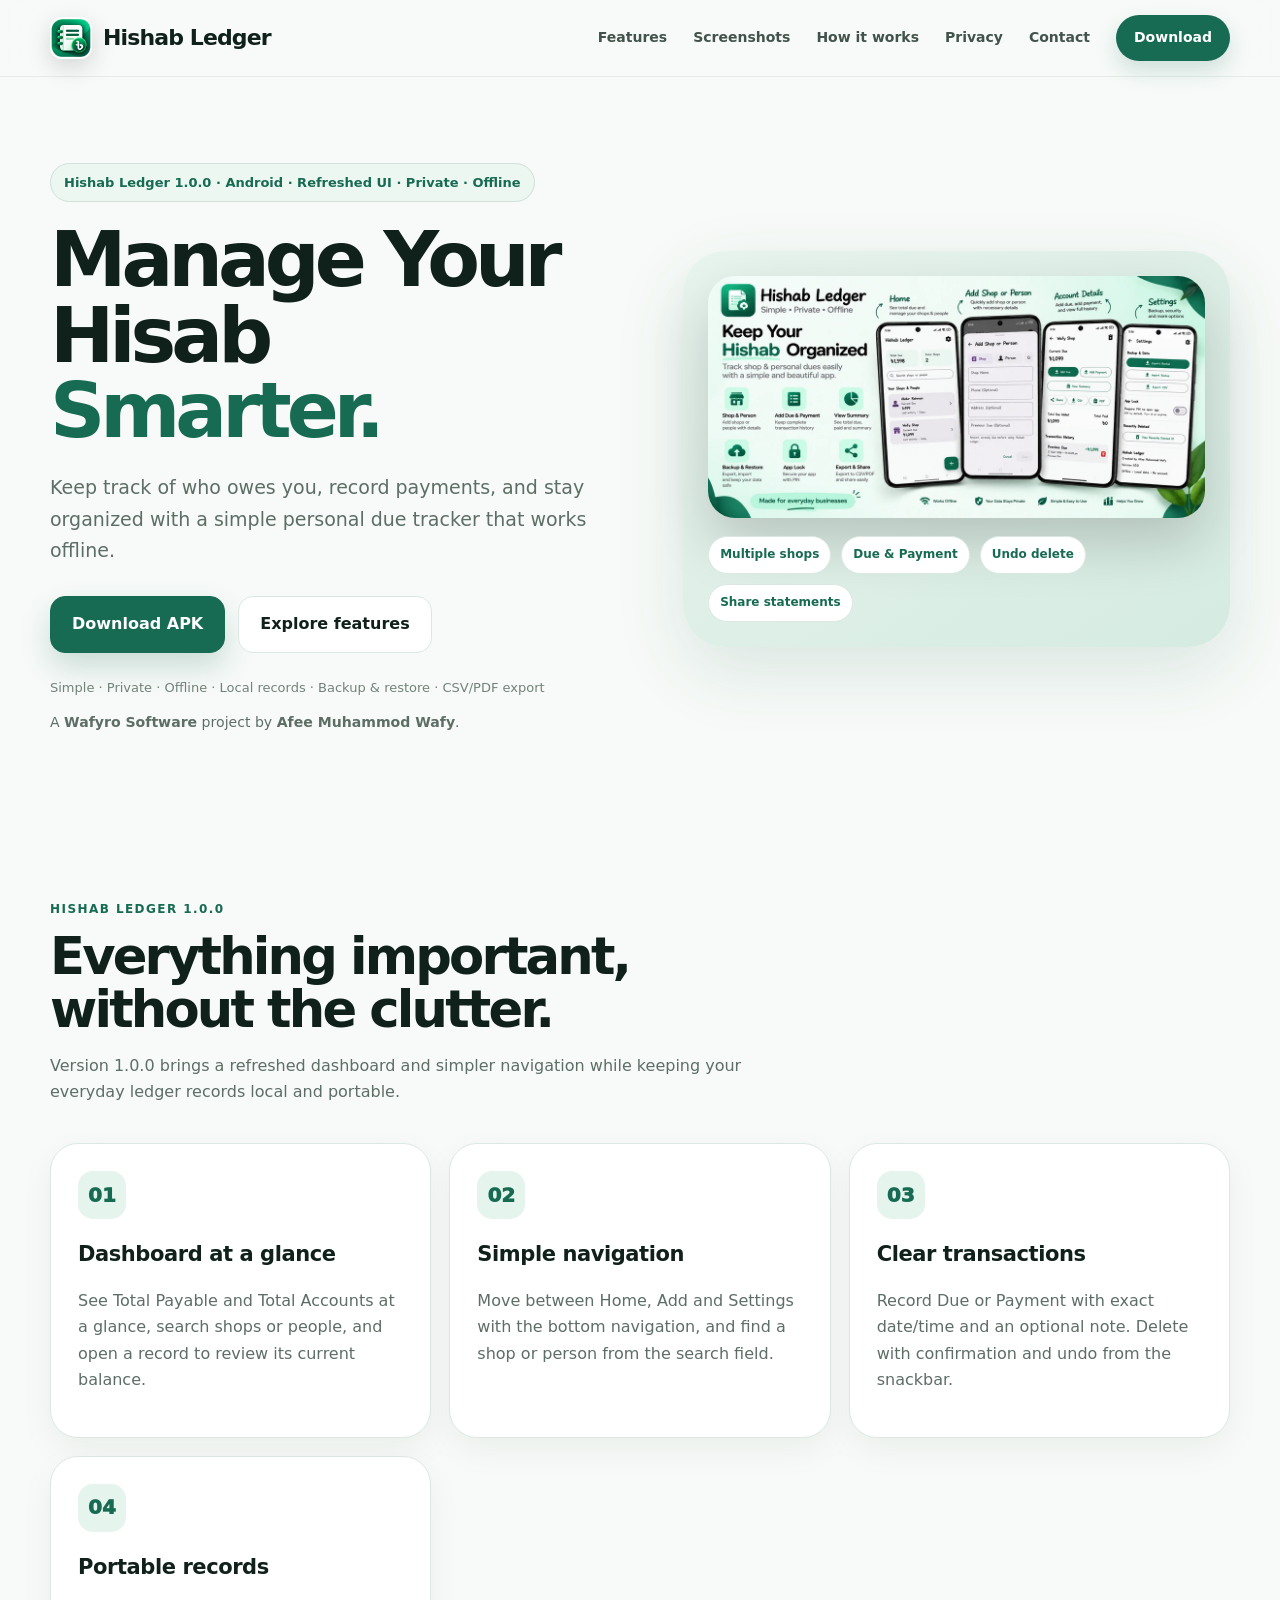
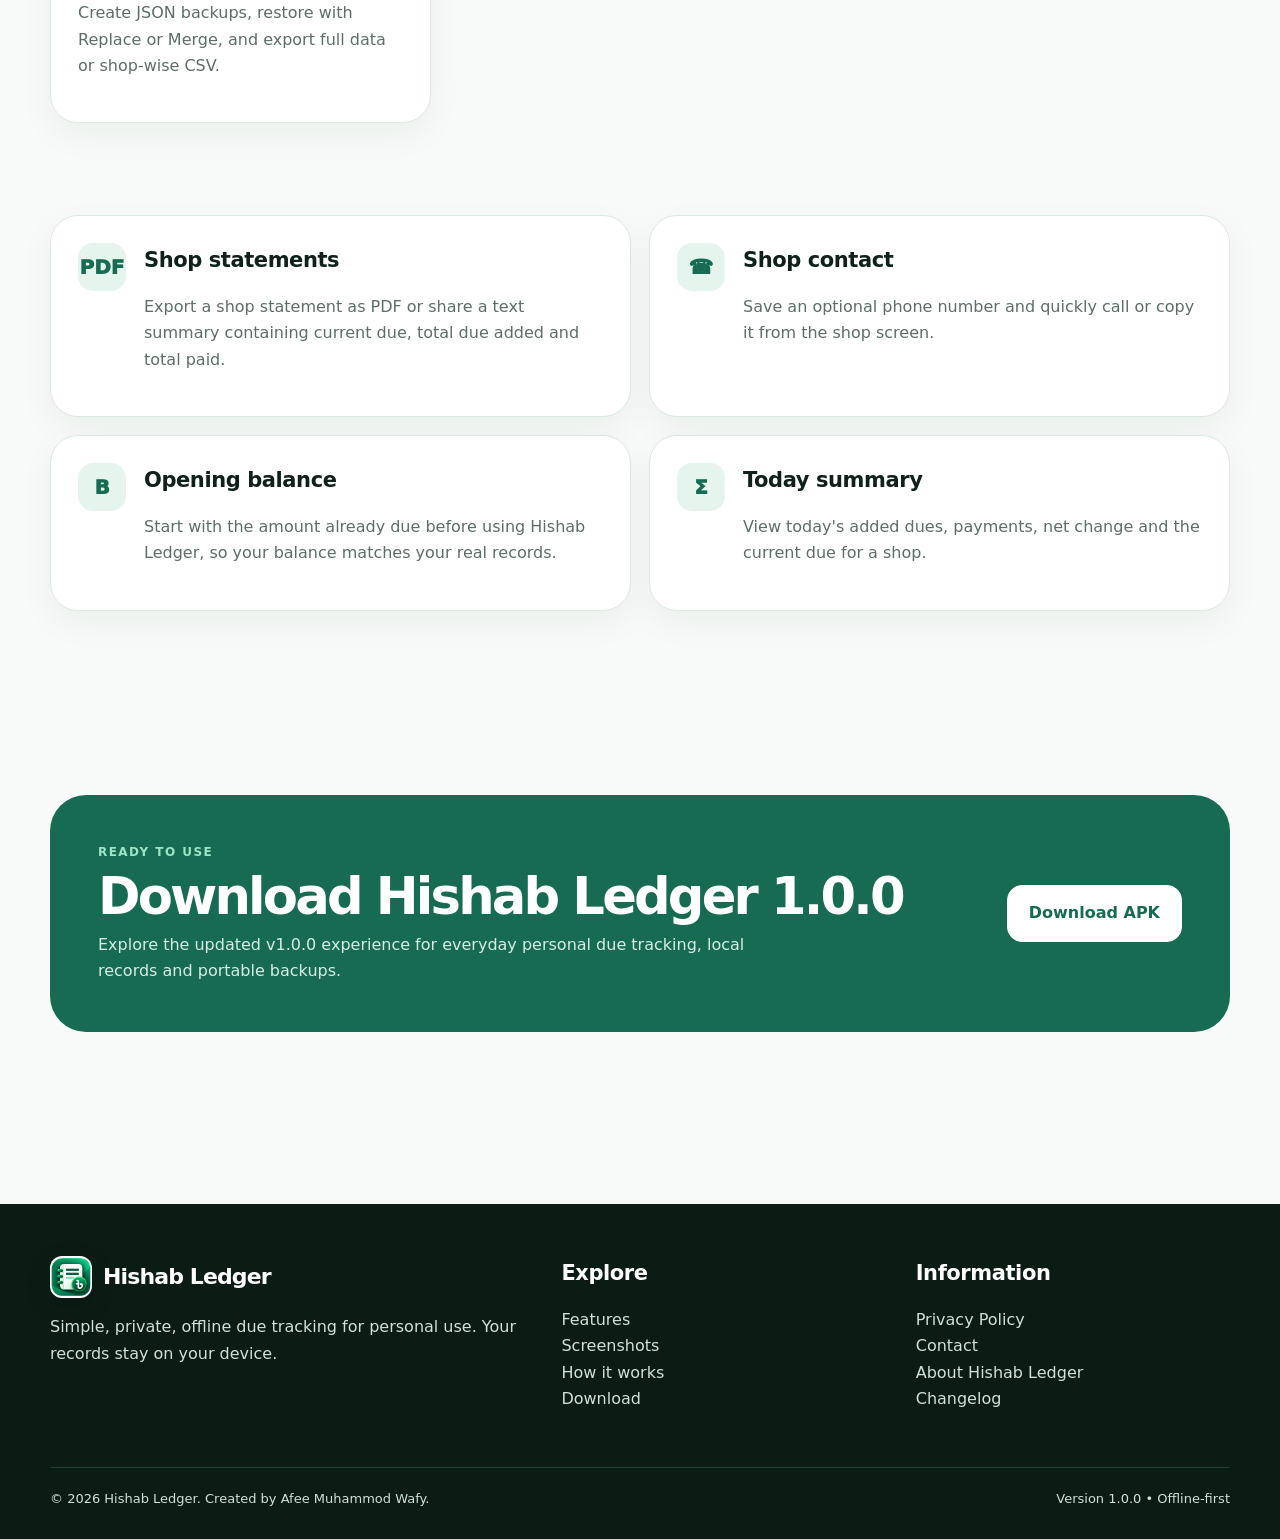
==== commit bc7442a2: "Add files via upload" ====
--- a/index.html
+++ b/index.html
@@ -11,7 +11,7 @@
 <meta property="og:locale" content="en_US">
 <meta property="og:type" content="website">
 <meta property="og:site_name" content="Hishab Ledger">
-<meta property="og:title" content="Hishab Ledger 2.0.0 — Smarter Offline Hisab & Due Tracker for Android">
+<meta property="og:title" content="Hishab Ledger 1.0.0 — Smarter Offline Hisab & Due Tracker for Android">
 <meta property="og:description" content="Hishab Ledger is a private, offline Android hisab and due tracker for shops and people. Track dues, payments, balances, statements and backups locally.">
 <meta property="og:url" content="https://hishabledger.amwafy.xyz/">
 <meta property="og:image" content="https://hishabledger.amwafy.xyz/assets/feature-graphic.webp">
@@ -19,7 +19,7 @@
 <meta property="og:image:width" content="1024">
 <meta property="og:image:height" content="500">
 <meta name="twitter:card" content="summary_large_image">
-<meta name="twitter:title" content="Hishab Ledger 2.0.0 — Smarter Offline Hisab & Due Tracker for Android">
+<meta name="twitter:title" content="Hishab Ledger 1.0.0 — Smarter Offline Hisab & Due Tracker for Android">
 <meta name="twitter:description" content="Hishab Ledger is a private, offline Android hisab and due tracker for shops and people. Track dues, payments, balances, statements and backups locally.">
 <meta name="twitter:image:alt" content="Hishab Ledger Android app feature graphic">
 <meta name="twitter:image" content="https://hishabledger.amwafy.xyz/assets/feature-graphic.webp">
@@ -67,9 +67,9 @@
       "name":"Hishab Ledger",
       "applicationCategory":"FinanceApplication",
       "operatingSystem":"Android",
-      "softwareVersion":"2.0.0",
+      "softwareVersion":"1.0.0",
       "description":"A simple, private, offline personal hisab and due tracker for shops and people.",
-      "identifier":"com.afeemuhammodwafy.hishabledger",
+      "identifier":"com.wafyro.hishabledger",
       "url":"https://hishabledger.amwafy.xyz/",
       "author":{"@id":"https://hishabledger.amwafy.xyz/#person"},
       "publisher":{"@id":"https://hishabledger.amwafy.xyz/#organization"},
@@ -97,7 +97,7 @@
 <main>
 <section class="hero"><div class="container hero-grid">
   <div>
-    <div class="eyebrow">Hishab Ledger 2.0.0 · Android · Refreshed UI · Private · Offline</div>
+    <div class="eyebrow">Hishab Ledger 1.0.0 · Android · Refreshed UI · Private · Offline</div>
     <h1>Manage Your Hisab<br><span>Smarter.</span></h1>
     <p class="lead">Keep track of who owes you, record payments, and stay organized with a simple personal due tracker that works offline.</p>
     <div class="actions"><a class="btn btn-primary" href="assets/hishabledger.apk" download="hishabledger.apk">Download APK</a><a class="btn btn-soft" href="features/">Explore features</a></div>
@@ -106,7 +106,7 @@
   </div>
   <div class="hero-art"><img src="assets/feature-graphic.webp" alt="Hishab Ledger feature graphic showing personal due tracking, payments and records" loading="eager" decoding="async" fetchpriority="high"><div class="pill-row"><span class="pill">Multiple shops</span><span class="pill">Due & Payment</span><span class="pill">Undo delete</span><span class="pill">Share statements</span></div></div>
 </div></section>
-<section class="section"><div class="container"><div class="section-head"><div class="kicker">Hishab Ledger 2.0.0</div><h2>Everything important, without the clutter.</h2><p class="muted">Version 2.0.0 brings a refreshed dashboard and simpler navigation while keeping your everyday ledger records local and portable.</p></div>
+<section class="section"><div class="container"><div class="section-head"><div class="kicker">Hishab Ledger 1.0.0</div><h2>Everything important, without the clutter.</h2><p class="muted">Version 1.0.0 brings a refreshed dashboard and simpler navigation while keeping your everyday ledger records local and portable.</p></div>
 <div class="grid-3">
 <div class="card"><div class="icon">01</div><h3>Dashboard at a glance</h3><p class="muted">See Total Payable and Total Accounts at a glance, search shops or people, and open a record to review its current balance.</p></div>
 <div class="card"><div class="icon">02</div><h3>Simple navigation</h3><p class="muted">Move between Home, Add and Settings with the bottom navigation, and find a shop or person from the search field.</p></div>
@@ -119,7 +119,7 @@
 <div class="card feature"><div class="icon">B</div><div><h3>Opening balance</h3><p class="muted">Start with the amount already due before using Hishab Ledger, so your balance matches your real records.</p></div></div>
 <div class="card feature"><div class="icon">Σ</div><div><h3>Today summary</h3><p class="muted">View today's added dues, payments, net change and the current due for a shop.</p></div></div>
 </div></div></section>
-<section class="section"><div class="container"><div class="band"><div><div class="kicker" style="color:#9ce4c6">Ready to use</div><h2 style="margin:8px 0;color:#fff">Download Hishab Ledger 2.0.0</h2><p>Explore the updated v2.0.0 experience for everyday personal due tracking, local records and portable backups.</p></div><a class="btn" href="download/">Download APK</a></div></div></section>
+<section class="section"><div class="container"><div class="band"><div><div class="kicker" style="color:#9ce4c6">Ready to use</div><h2 style="margin:8px 0;color:#fff">Download Hishab Ledger 1.0.0</h2><p>Explore the updated v1.0.0 experience for everyday personal due tracking, local records and portable backups.</p></div><a class="btn" href="download/">Download APK</a></div></div></section>
 </main>
 <footer class="footer">
   <div class="container footer-grid">
@@ -127,7 +127,7 @@
     <div><h3>Explore</h3><p><a href="features/">Features</a><br><a href="screenshots/">Screenshots</a><br><a href="how-it-works/">How it works</a><br><a href="download/">Download</a></p></div>
     <div><h3>Information</h3><p><a href="privacy/">Privacy Policy</a><br><a href="contact/">Contact</a><br><a href="about/">About Hishab Ledger</a><br><a href="changelog/">Changelog</a></p></div>
   </div>
-  <div class="container footer-bottom"><span>© 2026 Hishab Ledger. Created by Afee Muhammod Wafy.</span><span>Version 2.0.0 • Offline-first</span></div>
+  <div class="container footer-bottom"><span>© 2026 Hishab Ledger. Created by Afee Muhammod Wafy.</span><span>Version 1.0.0 • Offline-first</span></div>
 </footer>
 <script src="script.js"></script>
 </body>
